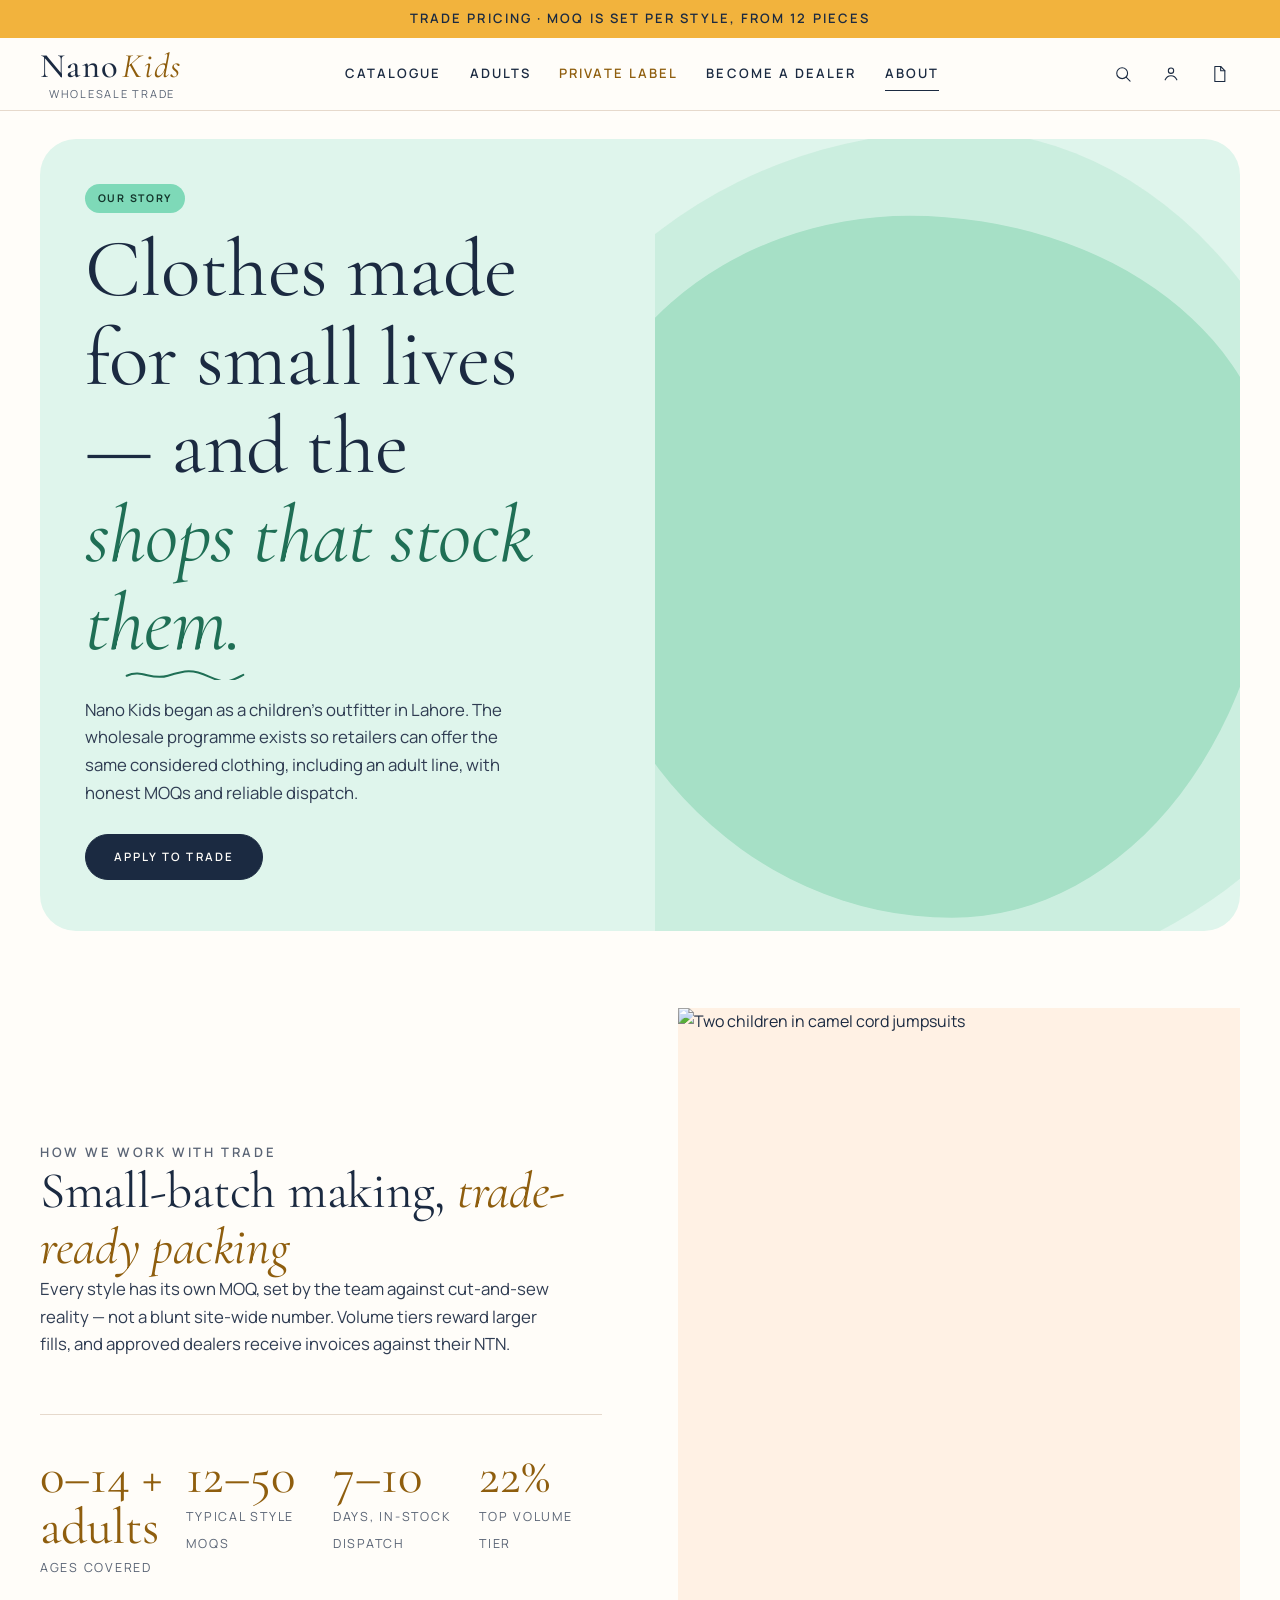
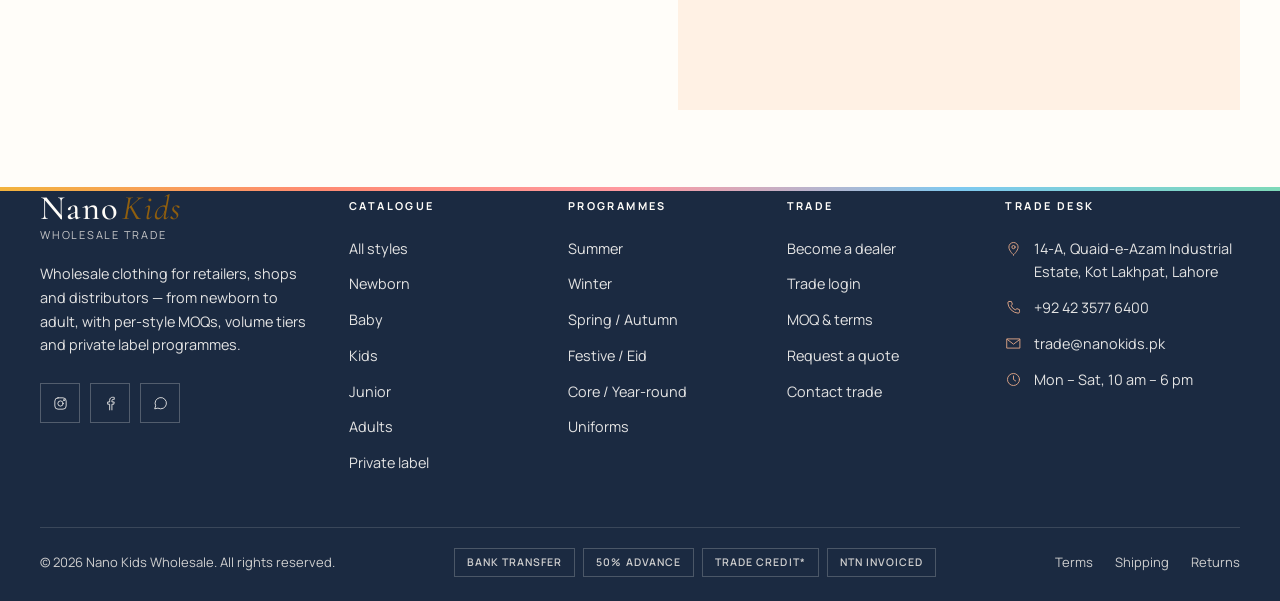
==== about.html @ cd0f7547 "Nano Kids Wholesale static UI" ====
<!DOCTYPE html>
<html lang="en">
<head>
<meta charset="utf-8">
<meta name="viewport" content="width=device-width, initial-scale=1">
<title>About — Nano Kids Wholesale</title>
<meta name="description" content="The Nano Kids wholesale programme: considered clothing for shops, from newborn to adult.">
<link rel="preconnect" href="https://fonts.googleapis.com">
<link rel="preconnect" href="https://fonts.gstatic.com" crossorigin>
<link href="https://fonts.googleapis.com/css2?family=Cormorant+Garamond:ital,wght@0,400;0,500;0,600;1,400;1,500&family=Manrope:wght@400;500;600;700&display=swap" rel="stylesheet">
<link rel="icon" href="favicon.svg" type="image/svg+xml">
<link rel="icon" href="favicon.ico" sizes="32x32">
<link rel="stylesheet" href="css/style.css">
</head>
<body data-page="about">
<main id="main">

  <section class="about-hero">
    <div class="wrap">
      <div class="about-banner-panel promo-banner--mint">
        <div class="promo-banner-copy" data-reveal>
          <span class="hero-pill">Our story</span>
          <h1>Clothes made for small lives — and the <em>shops that stock them.<svg class="squiggle" viewBox="0 0 140 14" fill="none" aria-hidden="true"><path d="M2 9c18-8 28 6 48 0s28-8 48 1 22 7 40-2" stroke="currentColor" stroke-width="2.4" stroke-linecap="round"/></svg></em></h1>
          <p class="lead">Nano Kids began as a children’s outfitter in Lahore. The wholesale programme exists so retailers can offer the same considered clothing, including an adult line, with honest MOQs and reliable dispatch.</p>
          <a class="btn btn--pill" href="apply.html">Apply to trade</a>
        </div>
        <div class="about-banner about-banner--studio promo-banner-media" data-reveal="fade">
          <div class="hero-blob" aria-hidden="true"></div>
          <div class="hero-photo"><img src="https://images.pexels.com/photos/14571367/pexels-photo-14571367.jpeg?auto=compress&amp;cs=tinysrgb&amp;w=2000" alt="Three children in white tees and grey joggers, white studio"></div>
        </div>
      </div>
    </div>
  </section>
  <section class="section">
    <div class="wrap split">
      <div data-reveal>
        <span class="eyebrow">How we work with trade</span>
        <h2>Small-batch making, <em>trade-ready packing</em></h2>
        <p class="lead">Every style has its own MOQ, set by the team against cut-and-sew reality — not a blunt site-wide number. Volume tiers reward larger fills, and approved dealers receive invoices against their NTN.</p>
        <div class="stats"><div><b>0–14 + adults</b><span>Ages covered</span></div><div><b>12–50</b><span>Typical style MOQs</span></div><div><b>7–10</b><span>Days, in-stock dispatch</span></div><div><b>22%</b><span>Top volume tier</span></div></div>
      </div>
      <div class="split-img" data-reveal="fade"><img src="https://images.pexels.com/photos/6725093/pexels-photo-6725093.jpeg?auto=compress&amp;cs=tinysrgb&amp;w=1200" alt="Two children in camel cord jumpsuits"></div>
    </div>
  </section>

</main>
<script src="js/data.js"></script>
<script src="js/main.js"></script>
</body>
</html>
---- css/style.css ----
/* ==========================================================================
   NANO KIDS — Design system & shared styles
   Palette: ivory / ink / terracotta, plus muted kid-friendly pastels.
   Type: Cormorant Garamond + Manrope.
   Sections: 01 Tokens · 02 Base · 03 Layout · 04 Buttons/Forms · 05 Header
             06 Home sections · 07 Product card · 08 Shop · 09 Product page
             10 Customize · 11 Cart/Checkout · 12 Drawers/Modals · 13 Footer
             14 Utilities/Animation · 15 Responsive
   ========================================================================== */

/* 01 — TOKENS ------------------------------------------------------------ */
:root {
  --ivory: #FFFDF9;
  --paper: #FFF9F3;
  --sand: #FFF1E4;
  --stone: #E8DFD4;
  --line: #E6D9CC;
  --ink: #1B2A41;
  --ink-2: #2F3C52;
  --muted: #5A6475;
  --accent: #F2B33D;       /* sunny mustard — cheerful highlight */
  --accent-dark: #D9961F;
  --accent-text: #8F5E0E;  /* WCAG AA gold on ivory / pastels */
  --accent-tint: #FFF0C9;
  --ok: #3BAF8A;

  /* cheerful, warm, playful pastels — tasteful, never neon */
  --sun: #F2B33D;
  --sun-tint: #FFF3C9;
  --mint: #7ED9B8;
  --mint-tint: #E3F8F0;
  --sky: #7EC9F0;
  --sky-tint: #E3F4FC;
  --blush: #FF9AA2;
  --blush-tint: #FFE8EA;
  --coral: #FF8B73;
  --coral-tint: #FFE6DF;

  --serif: "Cormorant Garamond", "Playfair Display", Georgia, serif;
  --sans: "Manrope", "Inter", system-ui, -apple-system, "Segoe UI", sans-serif;

  --wrap: 1360px;
  --gutter: clamp(16px, 3.2vw, 40px);
  --ease: cubic-bezier(.22, .61, .36, 1);
  --header-h: 72px;
  --announce-h: 38px;
  --chrome-h: calc(var(--announce-h) + var(--header-h));
}

/* 02 — BASE -------------------------------------------------------------- */
*, *::before, *::after { box-sizing: border-box; }
html { scroll-behavior: smooth; -webkit-text-size-adjust: 100%; }
body {
  margin: 0; background: var(--ivory); color: var(--ink); overflow-x: hidden;
  font-family: var(--sans); font-size: 16px; line-height: 1.65; font-weight: 400;
  -webkit-font-smoothing: antialiased; text-rendering: optimizeLegibility;
}
body.no-scroll { overflow: hidden; }
img, svg { display: block; max-width: 100%; }
img { height: auto; }
a { color: inherit; text-decoration: none; }
button { font: inherit; color: inherit; background: none; border: 0; padding: 0; cursor: pointer; }
ul { list-style: none; margin: 0; padding: 0; }
h1, h2, h3, h4 { font-family: var(--serif); font-weight: 400; line-height: 1.08; margin: 0; letter-spacing: -.005em; }
h1 { font-size: clamp(3rem, 6.4vw, 6rem); }
h2 { font-size: clamp(2.2rem, 4vw, 3.5rem); }
h3 { font-size: clamp(1.4rem, 2vw, 1.75rem); }
h1 em, h2 em, h3 em { font-style: italic; color: var(--accent-text); }
p { margin: 0 0 1em; }
::selection { background: var(--accent-tint); }
:focus-visible { outline: 1.5px solid var(--accent); outline-offset: 3px; }
.eyebrow { font-size: 13px; letter-spacing: .2em; text-transform: uppercase; font-weight: 600; color: var(--muted); }
.lead { font-size: 1.05rem; color: var(--ink-2); max-width: 52ch; }
.serif { font-family: var(--serif); }
.muted { color: var(--muted); }

/* 03 — LAYOUT ------------------------------------------------------------ */
.wrap { width: 100%; max-width: calc(var(--wrap) + var(--gutter) * 2); margin: 0 auto; padding: 0 var(--gutter); }
.section { padding: clamp(48px, 6vw, 88px) 0; }
.section--tight { padding: clamp(32px, 4vw, 56px) 0; }
.section--sand { background: var(--sand); }
.section--paper { background: var(--paper); }
.section--ink { background: var(--ink); color: var(--ivory); }
.section--sun { background: var(--sun-tint); }
.section--mint { background: var(--mint-tint); }
.section--sky { background: var(--sky-tint); }
.section--blush { background: var(--blush-tint); }
.section--coral { background: var(--coral-tint); }
.section { position: relative; }
.section-head { display: flex; align-items: flex-end; justify-content: space-between; gap: 20px; margin-bottom: clamp(20px, 3vw, 36px); }
.section-head .eyebrow { display: block; margin-bottom: 8px; }
.section-head--center { flex-direction: column; align-items: center; text-align: center; }
.hairline { border: 0; border-top: 1px solid var(--line); margin: 0; }
.grid { display: grid; gap: clamp(16px, 2vw, 28px); }

/* 04 — BUTTONS / LINKS / FORMS ------------------------------------------ */
.btn {
  position: relative; display: inline-flex; align-items: center; justify-content: center; gap: 10px;
  padding: 16px 32px; border: 1px solid var(--ink); background: var(--ink); color: var(--ivory);
  font-size: .72rem; font-weight: 600; letter-spacing: .18em; text-transform: uppercase; line-height: 1;
  overflow: hidden; isolation: isolate; transition: color .4s var(--ease), border-color .4s var(--ease);
}
.btn::before { content: ""; position: absolute; inset: 0; background: var(--accent); transform: translateY(101%); transition: transform .45s var(--ease); z-index: -1; }
.btn:hover::before { transform: translateY(0); }
.btn:hover { border-color: var(--accent); }
.btn--ghost { background: transparent; color: var(--ink); }
.btn--ghost::before { background: var(--ink); }
.btn--ghost:hover { color: var(--ivory); border-color: var(--ink); }
.btn--light { background: var(--ivory); color: var(--ink); border-color: var(--ivory); }
.btn--light::before { background: var(--accent); }
.btn--light:hover { color: #fff; border-color: var(--accent); }
.btn--outline-light { background: transparent; color: var(--ivory); border-color: rgba(247,243,238,.55); }
.btn--outline-light::before { background: var(--ivory); }
.btn--outline-light:hover { color: var(--ink); border-color: var(--ivory); }
.btn--block { width: 100%; }
.btn--sm { padding: 12px 20px; }
.btn[disabled] { opacity: .45; pointer-events: none; }
.btn--pill { border-radius: 999px; padding: 16px 28px; }
.hero-cta .btn--pill, .promo-banner-copy .btn--pill, .page-banner-copy .btn--pill, .news-form .btn--pill, .diy-copy .btn--pill, .about-hero .btn--pill { border-radius: 999px; }

.link { position: relative; display: inline-block; font-size: .72rem; font-weight: 600; letter-spacing: .18em; text-transform: uppercase; padding-bottom: 5px; }
.link::after { content: ""; position: absolute; left: 0; bottom: 0; width: 100%; height: 1px; background: currentColor; transform-origin: right; transition: transform .5s var(--ease); }
.link:hover::after { transform: scaleX(0); transform-origin: right; animation: underlineIn .5s .25s var(--ease) forwards; }
@keyframes underlineIn { from { transform: scaleX(0); transform-origin: left; } to { transform: scaleX(1); transform-origin: left; } }
.link .ico { display: inline-block; vertical-align: -3px; margin-left: 6px; transition: transform .4s var(--ease); }
.link:hover .ico { transform: translateX(4px); }

.ico { width: 20px; height: 20px; stroke: currentColor; fill: none; stroke-width: 1.3; stroke-linecap: round; stroke-linejoin: round; }

label.field-label, .field > label, .field > span { display: block; font-size: 13px; letter-spacing: .14em; text-transform: uppercase; font-weight: 600; color: var(--ink-2); margin-bottom: 8px; }
input[type=text], input[type=email], input[type=tel], input[type=search], input[type=number], input[type=password], select, textarea {
  width: 100%; padding: 14px 16px; background: var(--paper); border: 1px solid var(--line); border-radius: 0;
  font: inherit; font-size: .92rem; color: var(--ink); transition: border-color .3s, background .3s; appearance: none; -webkit-appearance: none;
}
select { background-image: url("data:image/svg+xml,%3Csvg xmlns='http://www.w3.org/2000/svg' width='12' height='8' viewBox='0 0 12 8' fill='none' stroke='%231F1D1A' stroke-width='1.2'%3E%3Cpath d='M1 1.5l5 5 5-5'/%3E%3C/svg%3E"); background-repeat: no-repeat; background-position: right 16px center; padding-right: 40px; }
textarea { min-height: 130px; resize: vertical; }
input:focus, select:focus, textarea:focus { outline: none; border-color: var(--ink); background: #fff; }
::placeholder { color: var(--muted); opacity: 1; }
::placeholder { color: #A59E93; }
.field { margin-bottom: 18px; }
.field-row { display: grid; grid-template-columns: 1fr 1fr; gap: 16px; }
.form-success { display: none; padding: 28px; border: 1px solid var(--line); background: var(--paper); text-align: center; }
.form-success.show { display: block; animation: fadeUp .6s var(--ease); }
.form-success h3 { margin-bottom: 8px; }
.form-success .ico { margin: 0 auto 14px; width: 34px; height: 34px; color: var(--accent); }

/* custom checkbox / radio */
.check { position: relative; display: flex; align-items: center; gap: 10px; cursor: pointer; font-size: .88rem; color: var(--ink-2); line-height: 1.3; }
.check input { position: absolute; opacity: 0; pointer-events: none; }
.check .box { flex: none; width: 16px; height: 16px; border: 1px solid #A59E93; background: var(--paper); display: grid; place-items: center; transition: .25s; }
.check .box::after { content: ""; width: 8px; height: 8px; background: var(--ink); transform: scale(0); transition: transform .25s var(--ease); }
.check input:checked + .box { border-color: var(--ink); }
.check input:checked + .box::after { transform: scale(1); }
.check input:focus-visible + .box { outline: 1.5px solid var(--accent); outline-offset: 2px; }
.check .count { margin-left: auto; font-size: .75rem; color: var(--muted); }
.check:hover { color: var(--ink); }
.radio .box { border-radius: 50%; }
.radio .box::after { border-radius: 50%; }

/* chips (sizes etc.) */
.chips { display: flex; flex-wrap: wrap; gap: 8px; }
.chip { min-width: 52px; padding: 10px 14px; border: 1px solid var(--line); background: transparent; font-size: .8rem; text-align: center; transition: .25s; position: relative; }
.chip:hover { border-color: var(--ink); }
.chip.is-on { background: var(--ink); color: var(--ivory); border-color: var(--ink); }
.chip.is-off { color: #B5AEA2; text-decoration: line-through; pointer-events: none; }
.swatches { display: flex; flex-wrap: wrap; gap: 10px; }
.swatch { width: 26px; height: 26px; border-radius: 50%; background: var(--c); box-shadow: inset 0 0 0 1px rgba(0,0,0,.14); position: relative; transition: transform .25s; }
.swatch::after { content: ""; position: absolute; inset: -5px; border: 1px solid transparent; border-radius: 50%; transition: border-color .25s; }
.swatch:hover { transform: scale(1.08); }
.swatch.is-on::after { border-color: var(--ink); }
.swatch--lg { width: 34px; height: 34px; }

/* 05 — HEADER ------------------------------------------------------------ */
.site-chrome { position: sticky; top: 0; z-index: 80; background: var(--ivory); isolation: isolate; }
.site-chrome.is-scrolled { box-shadow: 0 8px 28px -16px rgba(27,42,65,.4); }
.announce { background: var(--sun); color: var(--ink); font-size: 13px; letter-spacing: .16em; text-transform: uppercase; font-weight: 600; height: var(--announce-h); position: relative; overflow: hidden; z-index: 2; }
.announce-msg { position: absolute; inset: 0; display: flex; align-items: center; justify-content: center; opacity: 0; transform: translateY(8px); transition: opacity .6s, transform .6s var(--ease); text-align: center; padding: 0 16px; white-space: nowrap; }
.announce-msg.is-on { opacity: 1; transform: none; }
.announce a { border-bottom: 1px solid rgba(27,42,65,.45); margin-left: 10px; }
.site-header { position: relative; z-index: 3; background: var(--ivory); border-bottom: 1px solid var(--line); }
.header-inner { height: var(--header-h); display: grid; grid-template-columns: auto 1fr auto; align-items: center; gap: clamp(20px, 3vw, 56px); }
.header-inner .logo { grid-column: 1; grid-row: 1; }
.header-inner .main-nav { grid-column: 2; grid-row: 1; justify-content: center; }
.header-inner .header-actions { grid-column: 3; grid-row: 1; }
.main-nav { display: flex; gap: clamp(18px, 2.2vw, 36px); align-items: center; height: 100%; }
.main-nav > li { height: 100%; display: flex; align-items: center; }
.main-nav a, .main-nav button { white-space: nowrap; font-size: 13px; letter-spacing: .16em; text-transform: uppercase; font-weight: 600; position: relative; padding: 8px 0; }
.main-nav a::after, .main-nav button::after { content: ""; position: absolute; left: 0; bottom: 2px; height: 1px; width: 100%; background: var(--ink); transform: scaleX(0); transform-origin: left; transition: transform .4s var(--ease); }
.main-nav a:hover::after, .main-nav button:hover::after, .main-nav a.is-active::after { transform: scaleX(1); }
.main-nav .nav-accent { color: var(--accent-text); }
.main-nav .nav-accent::after { background: var(--accent-text); }
.logo { text-align: center; line-height: 1; display: inline-flex; flex-direction: column; align-items: center; }
.logo-word { font-family: var(--serif); font-size: 2.15rem; font-weight: 500; letter-spacing: .04em; }
.logo-word i { font-weight: 400; color: var(--accent-text); margin-left: .08em; }
.logo-sub { font-size: 11px; letter-spacing: .22em; text-transform: uppercase; color: var(--muted); margin-top: 4px; padding-left: .2em; }
.header-actions { display: flex; justify-content: flex-end; align-items: center; gap: 6px; }
.icon-btn { position: relative; width: 42px; height: 42px; display: grid; place-items: center; transition: color .25s, transform .25s; }
.icon-btn:hover { color: var(--accent); }
.icon-btn .badge { position: absolute; top: 4px; right: 2px; min-width: 17px; height: 17px; padding: 0 4px; border-radius: 9px; background: var(--accent); color: var(--ink); font-size: 11px; font-weight: 700; display: grid; place-items: center; line-height: 1; transform: scale(0); transition: transform .35s var(--ease); }
.icon-btn .badge.has { transform: scale(1); }
.icon-btn .badge.bump { animation: bump .5s var(--ease); }
@keyframes bump { 40% { transform: scale(1.4); } }
.menu-toggle { display: none; grid-column: 1; grid-row: 1; }

/* mega menu */
.has-mega { position: static; }
.mega { position: absolute; left: 0; right: 0; top: 100%; background: var(--ivory); border-bottom: 1px solid var(--line); opacity: 0; visibility: hidden; transform: translateY(-6px); transition: .28s var(--ease); box-shadow: 0 18px 32px -20px rgba(27,42,65,.28); z-index: 5; }
.has-mega:hover .mega, .has-mega:focus-within .mega { opacity: 1; visibility: visible; transform: none; }
.mega-inner { display: grid; grid-template-columns: repeat(4, minmax(0, 1fr)); gap: 8px 28px; padding: 18px var(--gutter) 14px; max-width: calc(var(--wrap) + var(--gutter) * 2); margin: 0 auto; max-height: min(360px, calc(100vh - var(--chrome-h) - 48px)); overflow: auto; }
.mega h4 { font-family: var(--sans); font-size: 13px; letter-spacing: .16em; text-transform: uppercase; font-weight: 700; color: var(--ink-2); margin: 0 0 8px; }
.mega li { margin-bottom: 0; }
.mega li a { font-family: var(--serif); font-size: 1.05rem; display: block; letter-spacing: 0; text-transform: none; font-weight: 400; line-height: 1.2; padding: 5px 0; }
.mega li a::after { display: none; }
.mega li a:hover { color: var(--accent-text); }
.mega li a small { font-family: var(--sans); font-size: 12px; color: var(--muted); margin-left: 6px; font-style: normal; }
.mega-foot { padding: 0 var(--gutter) 16px; max-width: calc(var(--wrap) + var(--gutter) * 2); margin: 0 auto; }
.mega-cta { display: inline-flex; align-items: center; gap: 8px; font-size: 13px; letter-spacing: .14em; text-transform: uppercase; font-weight: 700; color: var(--accent-text); padding-top: 4px; border-top: 1px solid var(--line); width: 100%; padding-top: 12px; }
.mega-cta:hover { color: var(--ink); }
.mega-feature { position: relative; display: none; aspect-ratio: 16/10; overflow: hidden; max-height: 160px; }
.mega-feature img { width: 100%; height: 100%; object-fit: cover; transition: transform 1.2s var(--ease); }
.mega-feature:hover img { transform: scale(1.05); }
.mega-feature span { position: absolute; left: 18px; bottom: 16px; background: var(--ivory); padding: 8px 14px; font-size: .68rem; letter-spacing: .18em; text-transform: uppercase; font-weight: 600; }

/* search overlay */
.search-overlay { position: fixed; inset: 0; z-index: 90; background: var(--ivory); transform: translateY(-100%); transition: transform .6s var(--ease); overflow-y: auto; }
.search-overlay.open { transform: none; }
.search-top { display: flex; align-items: center; gap: 20px; padding: 32px var(--gutter); max-width: 1100px; margin: 0 auto; }
.search-top input { border: 0; border-bottom: 1px solid var(--ink); background: transparent; font-family: var(--serif); font-size: clamp(1.8rem, 4vw, 3rem); padding: 10px 0; }
.search-top input:focus { background: transparent; }
.search-body { max-width: 1100px; margin: 0 auto; padding: 8px var(--gutter) 60px; }
.search-hints { display: flex; flex-wrap: wrap; gap: 10px; margin: 8px 0 36px; }
.search-hints a { padding: 8px 16px; border: 1px solid var(--line); font-size: .8rem; transition: .25s; }
.search-hints a:hover { background: var(--ink); color: var(--ivory); border-color: var(--ink); }
.search-results { display: grid; grid-template-columns: repeat(4, 1fr); gap: 20px; }
.search-item img { aspect-ratio: 4/5; object-fit: cover; width: 100%; background: var(--sand); }
.search-item h5 { font-family: var(--serif); font-size: 1.1rem; font-weight: 500; margin: 10px 0 2px; }
.search-item span { font-size: .85rem; color: var(--muted); }

/* mobile menu */
.mobile-menu { position: fixed; top: 0; left: 0; bottom: 0; width: min(92vw, 420px); z-index: 100; background: var(--ivory); transform: translateX(-102%); transition: transform .55s var(--ease); display: flex; flex-direction: column; overflow-y: auto; }
.mobile-menu.open { transform: none; }
.mm-top { display: flex; align-items: center; justify-content: space-between; padding: 18px 22px; border-bottom: 1px solid var(--line); }
.mm-list { padding: 8px 22px 30px; flex: 1; }
.mm-list > li { border-bottom: 1px solid var(--line); }
.mm-list > li > a, .mm-acc-btn { display: flex; justify-content: space-between; align-items: center; width: 100%; padding: 20px 0; font-family: var(--serif); font-size: 1.7rem; }
.mm-acc-btn .ico { transition: transform .35s var(--ease); }
.mm-acc-btn[aria-expanded=true] .ico { transform: rotate(45deg); }
.mm-sub { max-height: 0; overflow: hidden; transition: max-height .5s var(--ease); }
.mm-sub-inner { padding: 0 0 20px 4px; }
.mm-sub h5 { font-family: var(--sans); font-size: .64rem; letter-spacing: .22em; text-transform: uppercase; color: var(--muted); margin: 14px 0 8px; font-weight: 700; }
.mm-sub a { display: inline-block; margin: 0 16px 8px 0; font-size: .95rem; }
.mm-foot { padding: 20px 22px 28px; border-top: 1px solid var(--line); font-size: .85rem; color: var(--muted); }
.scrim { position: fixed; inset: 0; z-index: 85; background: rgba(31,29,26,.45); opacity: 0; visibility: hidden; transition: .45s; }
.scrim.show { opacity: 1; visibility: visible; }

/* 06 — HOME -------------------------------------------------------------- */
/* Campaign hero — colored panels, integrated photos, brand typography */
.hero-slider { position: relative; width: 100%; background: var(--ivory); color: var(--ink); padding: 12px var(--gutter) 0; overflow: hidden; }
.hero-stage { position: relative; border-radius: 36px; overflow: hidden; height: calc(100vh - var(--header-h) - 52px); min-height: 600px; max-height: 820px; }
.hero-slides { position: relative; display: grid; height: 100%; }
.hero-slide {
  grid-area: 1 / 1;
  position: relative;
  height: 100%;
  opacity: 0; visibility: hidden;
  transition: opacity 1.1s var(--ease), visibility 1.1s var(--ease);
  z-index: 1;
  background: var(--slide-tint, var(--blush-tint));
  color: var(--ink);
}
.hero-slide.is-on { opacity: 1; visibility: visible; z-index: 2; }

.hero-slide--blush { --slide-tint: #FDE7E9; --slide-blob: #F5C2C8; --slide-pill-bg: #FF9AA2; --slide-pill-fg: #4A2024; --slide-em: #B03A44; --squiggle: #B03A44; }
.hero-slide--sky   { --slide-tint: #E2EEF5; --slide-blob: #B7D4E8; --slide-pill-bg: #7EC9F0; --slide-pill-fg: #14344A; --slide-em: #1E5A7A; --squiggle: #1E5A7A; }
.hero-slide--butter{ --slide-tint: #FFF3C9; --slide-blob: #F0D36A; --slide-pill-bg: #F2B33D; --slide-pill-fg: #3A2A08; --slide-em: #8F5E0E; --squiggle: #8F5E0E; }
.hero-slide--mint  { --slide-tint: #DFF5EC; --slide-blob: #A5E0C6; --slide-pill-bg: #7ED9B8; --slide-pill-fg: #14362C; --slide-em: #1F6F55; --squiggle: #1F6F55; }

.hero-slide-inner {
  display: grid;
  grid-template-columns: minmax(280px, 0.92fr) 1.18fr;
  align-items: stretch;
  height: 100%;
  position: relative;
  z-index: 1;
}
.hero-slide-copy {
  position: relative;
  z-index: 2;
  display: flex;
  flex-direction: column;
  justify-content: flex-start;
  align-items: flex-start;
  text-align: left;
  padding: 28px clamp(22px, 3.5vw, 48px) 56px;
  max-width: none;
}
.hero-pill {
  display: inline-flex;
  align-items: center;
  padding: 6px 13px;
  border-radius: 999px;
  background: var(--slide-pill-bg, var(--accent));
  color: var(--slide-pill-fg, var(--ink));
  font-size: .66rem;
  font-weight: 700;
  letter-spacing: .16em;
  text-transform: uppercase;
  margin-bottom: 12px;
}
.hero-slide-copy h1 {
  font-size: clamp(2.5rem, 5.2vw, 4.8rem);
  margin: 0 0 10px;
  color: var(--ink);
  max-width: 12ch;
  line-height: 1.04;
}
.hero-slide-copy h1 em,
.promo-banner-copy h2 em,
.page-banner-copy h1 em,
.news-panel h2 em,
.about-hero h1 em {
  color: var(--slide-em, var(--coral));
  position: relative;
  font-style: italic;
  display: inline;
}
.squiggle {
  display: block;
  width: min(100%, 200px);
  height: 12px;
  margin-top: 0;
  color: var(--squiggle, var(--coral));
}
.hero-slide-copy .lead { color: var(--ink-2); margin: 0 0 10px; max-width: 38ch; font-size: 1.02rem; }
.hero-offer { margin: 0 0 18px; font-size: .95rem; color: var(--ink); }
.hero-offer b { font-weight: 700; }
.hero-cta { display: flex; flex-wrap: wrap; gap: 12px; }
.hero-cta .btn--pill { padding: 14px 24px; }

.hero-slide-media {
  position: relative;
  overflow: hidden;
  background: transparent;
}
.hero-blob {
  position: absolute;
  width: min(120%, 740px);
  aspect-ratio: 1;
  top: 54%;
  left: 46%;
  transform: translate(-50%, -50%);
  background: var(--slide-blob, var(--blush));
  border-radius: 48% 52% 46% 54% / 42% 40% 60% 58%;
  z-index: 0;
  pointer-events: none;
}
.hero-blob::after {
  content: "";
  position: absolute;
  inset: -12%;
  background: var(--slide-blob, var(--blush));
  opacity: .35;
  border-radius: 54% 46% 58% 42% / 50% 60% 40% 50%;
}
.hero-photo {
  position: relative;
  z-index: 1;
  width: 100%;
  height: 100%;
  display: grid;
  place-items: end center;
  -webkit-mask-image:
    linear-gradient(90deg, transparent 0%, #000 18%, #000 100%),
    radial-gradient(ellipse 86% 98% at 58% 58%, #000 50%, rgba(0,0,0,.55) 70%, transparent 86%);
  mask-image:
    linear-gradient(90deg, transparent 0%, #000 18%, #000 100%),
    radial-gradient(ellipse 86% 98% at 58% 58%, #000 50%, rgba(0,0,0,.55) 70%, transparent 86%);
  -webkit-mask-composite: source-in;
  mask-composite: intersect;
}
.hero-slide-media { min-height: 0; }
.hero-photo img {
  width: auto;
  max-width: 100%;
  height: 100%;
  max-height: 100%;
  object-fit: contain;
  object-position: 50% 100%;
  transform: scale(1.04);
  transform-origin: center bottom;
  will-change: transform;
}
.hero-slide.is-on .hero-photo img { animation: kenburns 6.8s ease-out forwards; }
@keyframes kenburns { from { transform: scale(1.02); } to { transform: scale(1.07); } }

.hero-deco { position: absolute; inset: 0; z-index: 2; pointer-events: none; }
.deco { position: absolute; width: 32px; height: 32px; color: var(--sun); filter: drop-shadow(0 4px 8px rgba(27,42,65,.08)); }
.deco-star { width: 30px; height: 30px; }
.deco-spark { width: 26px; height: 26px; }
.deco-cloud { width: 64px; height: 36px; opacity: .95; }
.deco-rainbow { width: 86px; height: 42px; }

/* staggered entrance */
.hero-slide-copy .hero-pill,
.hero-slide-copy h1,
.hero-slide-copy .lead,
.hero-slide-copy .hero-offer,
.hero-slide-copy .hero-cta { opacity: 0; transform: translateY(22px); }
.hero-slide.is-on .hero-pill { animation: heroIn .8s .1s var(--ease) forwards; }
.hero-slide.is-on h1 { animation: heroIn .9s .22s var(--ease) forwards; }
.hero-slide.is-on .lead { animation: heroIn .9s .36s var(--ease) forwards; }
.hero-slide.is-on .hero-offer { animation: heroIn .9s .44s var(--ease) forwards; }
.hero-slide.is-on .hero-cta { animation: heroIn .9s .54s var(--ease) forwards; }
@keyframes heroIn { from { opacity: 0; transform: translateY(22px); } to { opacity: 1; transform: none; } }

.hero-arrow {
  position: absolute; top: 50%; transform: translateY(-50%); z-index: 4;
  width: 52px; height: 52px; border-radius: 50%;
  border: 1px solid rgba(27,42,65,.16);
  color: var(--ink);
  display: grid; place-items: center;
  background: rgba(255,253,249,.92);
  box-shadow: 0 8px 24px -12px rgba(27,42,65,.35);
  transition: background .35s var(--ease), border-color .35s, color .35s, transform .35s var(--ease);
}
.hero-arrow svg { width: 22px; height: 22px; display: block; }
.hero-arrow:hover { background: var(--ink); color: var(--ivory); border-color: var(--ink); }
.hero-arrow--prev { left: calc(44% + 10px); }
.hero-arrow--next { right: 18px; }
.hero-nav {
  position: absolute; left: 0; right: auto; width: 44%; bottom: 20px; z-index: 4;
  display: flex; justify-content: flex-start; align-items: center; gap: 14px;
  padding-left: clamp(28px, 4.5vw, 72px);
}
.hero-count { font-family: var(--serif); font-size: 1.15rem; color: var(--ink); letter-spacing: .04em; white-space: nowrap; }
.hero-count b { font-weight: 500; }
.hero-dots { display: flex; gap: 8px; align-items: center; background: rgba(255,253,249,.55); padding: 8px 10px; border-radius: 999px; }
.hero-dot { width: 8px; height: 8px; border-radius: 99px; background: rgba(27,42,65,.22); padding: 0; position: relative; overflow: hidden; transition: width .4s var(--ease), background .3s; }
.hero-dot.is-on { width: 32px; background: rgba(27,42,65,.18); }
.hero-dot i { position: absolute; inset: 0 auto 0 0; width: 0; height: 100%; background: var(--ink); border-radius: 99px; }
.hero-dot.is-on i { animation: heroProgress 6s linear forwards; }
@keyframes heroProgress { from { width: 0; } to { width: 100%; } }
.hero-slider.is-paused .hero-dot.is-on i { animation-play-state: paused; }

/* promo tiles under the hero */
.promo-row { padding: 22px 0 8px; background: var(--ivory); }
.promo-grid { display: grid; grid-template-columns: repeat(3, 1fr); gap: clamp(12px, 1.6vw, 20px); }
.promo-tile {
  position: relative;
  display: block;
  aspect-ratio: 4 / 5;
  border-radius: 28px;
  overflow: hidden;
  background: var(--slide-tint);
  color: var(--ink);
  transition: transform .5s var(--ease);
}
.promo-tile:hover { transform: translateY(-6px); }
.promo-tile--blush { --slide-tint: #FDE7E9; --slide-blob: #F5C2C8; --slide-pill-bg: #FF9AA2; --slide-pill-fg: #4A2024; }
.promo-tile--sky   { --slide-tint: #E2EEF5; --slide-blob: #B7D4E8; --slide-pill-bg: #7EC9F0; --slide-pill-fg: #14344A; }
.promo-tile--mint  { --slide-tint: #DFF5EC; --slide-blob: #A5E0C6; --slide-pill-bg: #7ED9B8; --slide-pill-fg: #14362C; }
.promo-tile .hero-blob { width: 86%; }
.promo-tile .hero-photo { position: absolute; inset: 18% 4% 0; height: auto; }
.promo-copy { position: absolute; z-index: 3; top: 20px; left: 20px; right: 20px; }
.promo-copy .hero-pill { margin-bottom: 8px; }
.promo-copy h3 { font-size: clamp(1.45rem, 2vw, 1.9rem); }

/* mid-page promo banners (editorial, about, shop) */
.promo-banner, .page-banner-panel, .about-banner-panel {
  display: grid;
  grid-template-columns: 1.05fr 1fr;
  align-items: stretch;
  min-height: min(62vh, 620px);
  border-radius: 36px;
  overflow: hidden;
  background: var(--slide-tint, var(--sun-tint));
  color: var(--ink);
  position: relative;
}
.promo-banner--butter, .page-banner--sand .page-banner-panel { --slide-tint: #FFF3C9; --slide-blob: #F0D36A; --slide-pill-bg: #F2B33D; --slide-pill-fg: #3A2A08; --slide-em: #8F5E0E; --squiggle: #8F5E0E; }
.promo-banner--mint, .about-banner-panel { --slide-tint: #DFF5EC; --slide-blob: #A5E0C6; --slide-pill-bg: #7ED9B8; --slide-pill-fg: #14362C; --slide-em: #1F6F55; --squiggle: #1F6F55; }
.promo-banner--sky { --slide-tint: #E2EEF5; --slide-blob: #B7D4E8; --slide-pill-bg: #7EC9F0; --slide-pill-fg: #14344A; --slide-em: #1E5A7A; --squiggle: #1E5A7A; }
.promo-banner-copy, .page-banner-copy {
  display: flex; flex-direction: column; justify-content: center; align-items: flex-start;
  padding: clamp(24px, 3.5vw, 48px);
  padding-bottom: clamp(28px, 4vw, 52px);
  position: relative; z-index: 2;
}
.promo-banner-copy h2, .page-banner-copy h1, .about-hero h1 { margin: 0 0 18px; max-width: 12ch; }
.promo-banner-copy p, .page-banner-copy p { color: var(--ink-2); margin: 0 0 28px; max-width: 42ch; }
.promo-banner-media, .page-banner-media, .about-banner.promo-banner-media {
  position: relative; overflow: hidden; min-height: 320px; background: transparent;
}
.page-banner { position: relative; background: var(--ivory); color: var(--ink); padding: 16px 0 8px; min-height: 0; height: auto; max-height: none; display: block; overflow: visible; }
.page-banner::after { display: none; }
.page-banner-panel { min-height: min(40vh, 400px); }
.page-banner .crumbs { color: var(--muted); margin-bottom: 16px; }
.page-banner .crumbs a:hover { color: var(--ink); }
.page-banner .crumbs span:not(:last-child)::after { color: var(--stone); }

.about-hero { padding: clamp(16px, 3vw, 28px) 0 0; }
.about-hero h1 { max-width: 12ch; margin-bottom: 16px; }
.about-banner { width: 100%; height: 100%; min-height: 280px; overflow: hidden; background: transparent; margin-top: 0; }
.about-banner img, .page-banner-media img, .promo-banner-media img { width: auto; max-width: 100%; height: 100%; object-fit: contain; object-position: 50% 100%; }

/* stats strip under the slider */
.hero-meta-bar { background: var(--ivory); border-bottom: 1px solid var(--line); position: relative; }
.hero-meta-bar::before { content: ""; position: absolute; left: 0; right: 0; top: 0; height: 4px; background: linear-gradient(90deg, var(--sun), var(--coral), var(--blush), var(--sky), var(--mint)); opacity: .85; }
.hero-meta { display: flex; gap: clamp(24px, 5vw, 80px); justify-content: center; padding: 28px var(--gutter); }
.hero-meta b { display: block; font-family: var(--serif); font-size: 2rem; font-weight: 500; line-height: 1; color: var(--accent-text); }
.hero-meta span { font-size: 13px; letter-spacing: .12em; text-transform: uppercase; color: var(--muted); }
.hero-meta > div { min-width: 0; }

.strip { border-top: 1px solid var(--line); border-bottom: 1px solid var(--line); overflow: hidden; background: var(--sun-tint); }
.strip-track { display: flex; width: max-content; animation: marquee 48s linear infinite; }
.strip span { font-family: var(--serif); font-style: italic; font-size: 1.35rem; padding: 18px 34px; white-space: nowrap; display: flex; align-items: center; gap: 68px; }
.strip span::after { content: ""; width: 5px; height: 5px; background: var(--accent); transform: rotate(45deg); }
@keyframes marquee { to { transform: translateX(-50%); } }

/* shop by age */
.age-grid { display: grid; grid-template-columns: repeat(4, 1fr); gap: clamp(12px, 1.6vw, 24px); }
.age-card { position: relative; display: block; aspect-ratio: 3/4.3; overflow: hidden; background: var(--sand); color: #fff; }
.age-card img { position: absolute; inset: 0; width: 100%; height: 100%; object-fit: cover; object-position: 50% 15%; transition: transform 1.4s var(--ease); }
.age-card::after { content: ""; position: absolute; inset: 0; background: linear-gradient(to top, rgba(25,22,18,.62), rgba(25,22,18,0) 52%); }
.age-card { transition: transform .5s var(--ease); }
.age-card:hover { transform: translateY(-6px); }
.age-card:hover img { transform: scale(1.06); }
.age-card .meta { position: absolute; z-index: 2; left: 24px; right: 24px; bottom: 24px; display: flex; align-items: flex-end; justify-content: space-between; }
.age-card .num { display: block; font-size: .68rem; letter-spacing: .22em; text-transform: uppercase; opacity: .85; margin-bottom: 6px; }
.age-card h3 { font-size: 2.1rem; }
.age-card .arrow { width: 44px; height: 44px; border: 1px solid rgba(255,255,255,.6); border-radius: 50%; display: grid; place-items: center; transition: .4s var(--ease); flex: none; }
.age-card:hover .arrow { background: #fff; color: var(--ink); transform: rotate(-45deg); }

/* shop by season */
.season-layout { display: grid; grid-template-columns: .8fr 2.4fr; gap: clamp(28px, 5vw, 80px); align-items: start; }
.season-intro { position: sticky; top: 120px; }
.season-intro h2 { margin: 14px 0 20px; }
.season-grid { display: grid; grid-template-columns: repeat(2, 1fr); gap: clamp(16px, 2vw, 28px); }
.season-card { display: grid; grid-template-columns: 1fr 1.15fr; background: var(--paper); border: 1px solid var(--line); transition: border-color .3s, transform .45s var(--ease), box-shadow .45s var(--ease); }
.season-card:hover { transform: translateY(-3px); box-shadow: 0 16px 28px -22px rgba(31,29,26,.45); }
.season-card--summer { background: var(--sun-tint); }
.season-card--winter { background: var(--sky-tint); }
.season-card--spring { background: var(--mint-tint); }
.season-card--festive { background: var(--blush-tint); }
.season-card:hover { border-color: var(--ink); }
.season-card .ph { overflow: hidden; aspect-ratio: 4/5; background: var(--sand); }
.season-card img { width: 100%; height: 100%; object-fit: cover; object-position: 50% 18%; transition: transform 1.2s var(--ease); }
.season-card:hover img { transform: scale(1.06); }
.season-card .tx { padding: 24px; display: flex; flex-direction: column; justify-content: space-between; }
.season-card .no { font-family: var(--serif); font-style: italic; font-size: 1rem; color: var(--accent); }
.season-card h3 { font-size: 1.8rem; margin: 6px 0 10px; }
.season-card p { font-size: .85rem; color: var(--muted); margin: 0 0 16px; line-height: 1.55; }

/* shop by category — circles */
.cat-row { display: grid; grid-template-columns: repeat(8, 1fr); gap: clamp(10px, 1.6vw, 24px); }
.cat-item { text-align: center; display: block; }
.cat-item .ring { aspect-ratio: 1; border-radius: 50%; overflow: hidden; background: var(--sand); position: relative; margin-bottom: 16px; box-shadow: 0 0 0 8px var(--ring, var(--sand)); transition: box-shadow .4s var(--ease), transform .5s var(--ease); }
.cat-item:hover .ring { transform: translateY(-8px) rotate(-4deg) scale(1.05); }
.cat-item--sun { --ring: var(--sun-tint); }
.cat-item--mint { --ring: var(--mint-tint); }
.cat-item--sky { --ring: var(--sky-tint); }
.cat-item--blush { --ring: var(--blush-tint); }
.cat-item--coral { --ring: var(--coral-tint); }
.cat-item .ring::after { content: ""; position: absolute; inset: 0; border-radius: 50%; border: 1px solid var(--ink); transform: scale(.88); opacity: 0; transition: .5s var(--ease); }
.cat-item:hover .ring::after { opacity: 1; transform: scale(.95); }
.cat-item img { width: 100%; height: 100%; object-fit: cover; object-position: 50% 18%; transition: transform 1s var(--ease); }
.cat-item:hover img { transform: scale(1.1); }
.cat-item span { font-family: var(--serif); font-size: 1.15rem; line-height: 1.2; display: block; }

/* editorial is now .promo-banner */

/* design your own promo */
.diy { display: grid; grid-template-columns: 1fr 1fr; gap: clamp(32px, 6vw, 100px); align-items: center; }
.diy-panel { background: var(--ink); color: var(--ivory); border-radius: 36px; padding: clamp(28px, 5vw, 68px); overflow: hidden; position: relative; }
.diy-visual { position: relative; aspect-ratio: 1/1.05; background: transparent; display: grid; place-items: center; overflow: hidden; }
.diy-visual::before { content: ""; position: absolute; inset: 8%; background: #2A3D58; border-radius: 48% 52% 46% 54% / 42% 40% 60% 58%; border: 0; }
.diy-visual svg { width: min(78%, 420px); filter: drop-shadow(0 28px 22px rgba(60,40,20,.18)); transition: transform 1.2s var(--ease); }
.diy-visual:hover svg { transform: rotate(-2deg) scale(1.02); }
.diy-chip { position: absolute; background: var(--paper); border: 1px solid var(--line); padding: 10px 16px; font-size: .68rem; letter-spacing: .16em; text-transform: uppercase; font-weight: 600; color: var(--ink); display: flex; align-items: center; gap: 10px; }
.diy-chip i { width: 12px; height: 12px; border-radius: 50%; background: var(--c); box-shadow: inset 0 0 0 1px rgba(0,0,0,.2); }
.diy-chip--1 { top: 12%; left: 8%; }
.diy-chip--2 { bottom: 14%; right: 8%; }
.diy-copy h2 { margin: 16px 0 22px; }
.diy-copy h2 em { color: #E1A688; }
.diy-copy .eyebrow { color: rgba(247,243,238,.6); }
.diy-copy .lead { color: rgba(247,243,238,.75); }
.diy-steps { margin: 36px 0 40px; border-top: 1px solid rgba(247,243,238,.18); }
.diy-steps li { display: grid; grid-template-columns: 54px 1fr; gap: 10px; padding: 20px 0; border-bottom: 1px solid rgba(247,243,238,.18); align-items: baseline; }
.diy-steps b { font-family: var(--serif); font-style: italic; font-weight: 400; color: #E1A688; font-size: 1.3rem; }
.diy-steps h4 { font-size: 1.35rem; margin-bottom: 2px; }
.diy-steps p { margin: 0; color: rgba(247,243,238,.65); font-size: .9rem; }

/* values */
.values { display: grid; grid-template-columns: repeat(4, 1fr); border-top: 1px solid var(--line); border-bottom: 1px solid var(--line); }
.value { padding: 40px 32px; border-right: 1px solid var(--line); }
.value:last-child { border-right: 0; }
.value .ico { width: 30px; height: 30px; margin-bottom: 20px; color: var(--accent); stroke-width: 1.1; }
.value h4 { font-size: 1.4rem; margin-bottom: 6px; }
.value p { font-size: .88rem; color: var(--muted); margin: 0; }

/* testimonials */
.testi-grid { display: grid; grid-template-columns: repeat(3, 1fr); gap: clamp(16px, 2.4vw, 36px); }
.testi { padding: 36px 34px; background: var(--paper); border: 1px solid var(--line); display: flex; flex-direction: column; margin: 0; }
.stars { display: flex; gap: 3px; color: var(--accent); margin-bottom: 20px; }
.stars svg { width: 14px; height: 14px; fill: currentColor; stroke: none; }
.testi blockquote { margin: 0 0 28px; font-family: var(--serif); font-size: 1.45rem; line-height: 1.35; flex: 1; }
.testi figcaption { display: flex; align-items: center; gap: 14px; padding-top: 20px; border-top: 1px solid var(--line); }
.avatar { width: 42px; height: 42px; border-radius: 50%; background: var(--sand); display: grid; place-items: center; font-family: var(--serif); font-size: 1.15rem; color: var(--accent); border: 1px solid var(--line); flex: none; }
.testi figcaption b { display: block; font-size: .85rem; font-weight: 600; line-height: 1.2; }
.testi figcaption span { font-size: .75rem; color: var(--muted); }

/* gallery strip */
.insta { display: grid; grid-template-columns: repeat(6, 1fr); gap: 8px; }
.insta a { position: relative; aspect-ratio: 1; overflow: hidden; background: var(--sand); }
.insta img { width: 100%; height: 100%; object-fit: cover; transition: transform 1s var(--ease); }
.insta a::after { content: ""; position: absolute; inset: 0; background: rgba(31,29,26,.35); opacity: 0; transition: .4s; }
.insta a:hover img { transform: scale(1.08); }
.insta a:hover::after { opacity: 1; }

/* newsletter */
.news-panel { position: relative; overflow: hidden; background: var(--sun-tint); border-radius: 36px; padding: clamp(28px, 4vw, 56px); --slide-blob: #F0D36A; --slide-pill-bg: #F2B33D; --slide-pill-fg: #3A2A08; --slide-em: #8F5E0E; --squiggle: #8F5E0E; }
.news-panel > .hero-blob { width: 48%; right: -8%; left: auto; top: 60%; transform: translateY(-50%); opacity: .7; }
.news-inner { display: grid; grid-template-columns: 1fr 1fr; gap: clamp(28px, 6vw, 100px); align-items: center; position: relative; z-index: 1; }
.news-panel h2 { margin: 14px 0 14px; max-width: 14ch; }
.news-panel .lead { margin: 0; }
.news-form { display: flex; align-items: center; gap: 12px; background: #fff; border: 1px solid var(--line); border-radius: 999px; padding: 6px 6px 6px 22px; }
.news-form input { border: 0; background: transparent; padding: 12px 0; font-size: 1rem; flex: 1; min-width: 0; }
.news-form input:focus { background: transparent; outline: 0; }
.news-form .btn { flex: none; }
.news-note { font-size: .78rem; color: var(--muted); margin-top: 14px; }

/* 07 — PRODUCT CARD ------------------------------------------------------ */
.products { display: grid; grid-template-columns: repeat(4, minmax(0, 1fr)); gap: clamp(20px, 2.4vw, 32px) clamp(12px, 1.4vw, 20px); width: 100%; min-width: 0; }
.pcard { position: relative; transition: transform .5s var(--ease); min-width: 0; display: flex; flex-direction: column; height: 100%; }
.pcard:hover { transform: translateY(-4px); }
.products.is-list .pcard:hover { transform: none; }
.pcard-media { position: relative; display: block; aspect-ratio: 4/5; overflow: hidden; background: var(--sand); }
.pcard-media img { position: absolute; inset: 0; width: 100%; height: 100%; object-fit: cover; transition: opacity .7s var(--ease), transform 1.4s var(--ease); }
.pcard-media img.alt { opacity: 0; }
.pcard:hover .pcard-media img.alt { opacity: 1; }
.pcard:hover .pcard-media img { transform: scale(1.03); }
.pcard-tag { position: absolute; z-index: 2; top: 12px; left: 12px; background: var(--paper); color: var(--ink); padding: 5px 10px; font-size: 11px; letter-spacing: .14em; text-transform: uppercase; font-weight: 700; }
.pcard-tag.sale, .pcard-tag.tag-sale { background: var(--coral); color: var(--ink); }
.pcard-tag.tag-new { background: var(--mint); color: var(--ink); }
.pcard-tag.tag-best { background: var(--sun); color: var(--ink); }
.pcard-tag.tag-festive { background: var(--blush); color: var(--ink); }
.pcard-wish { position: absolute; z-index: 3; top: 10px; right: 10px; width: 34px; height: 34px; border-radius: 50%; background: rgba(252,250,247,.88); display: grid; place-items: center; transition: transform .3s var(--ease), background .3s; }
.pcard-wish:hover { background: var(--paper); }
.pcard-wish:hover { transform: scale(1.12); }
.pcard-wish .ico { width: 17px; height: 17px; color: var(--ink); }
.pcard-wish.is-on .ico { fill: var(--accent); stroke: var(--accent); }
.pcard-quick { position: absolute; z-index: 3; left: 12px; right: 12px; bottom: 12px; padding: 13px; background: rgba(252,250,247,.96); font-size: .66rem; letter-spacing: .18em; text-transform: uppercase; font-weight: 700; text-align: center; transform: translateY(calc(100% + 14px)); transition: transform .5s var(--ease), background .3s, color .3s; }
.pcard:hover .pcard-quick { transform: none; }
.pcard-quick:hover { background: var(--ink); color: var(--ivory); }
.pcard-info { padding-top: 16px; display: grid; grid-template-columns: 1fr auto; gap: 2px 14px; }
.pcard-name { font-family: var(--serif); font-size: 1.28rem; line-height: 1.15; font-weight: 500; }
.pcard-name a:hover { color: var(--accent); }
.pcard-cat { font-size: .74rem; color: var(--muted); letter-spacing: .04em; grid-column: 1; }
.pcard-price { font-size: .95rem; font-weight: 600; text-align: right; white-space: nowrap; }
.pcard-price s { color: var(--muted); font-weight: 400; margin-right: 6px; font-size: .82rem; }
.pcard-dots { display: flex; gap: 6px; margin-top: 10px; grid-column: 1 / -1; }
.pcard-dots i { width: 11px; height: 11px; border-radius: 50%; background: var(--c); box-shadow: inset 0 0 0 1px rgba(0,0,0,.16); }
.pcard-desc { display: none; grid-column: 1 / -1; font-size: .88rem; color: var(--muted); margin: 8px 0 0; max-width: 60ch; }
.products.is-list { grid-template-columns: 1fr; gap: 20px; }
.products.is-list .pcard { display: grid; grid-template-columns: 220px 1fr; gap: 28px; padding-bottom: 20px; border-bottom: 1px solid var(--line); }
.products.is-list .pcard-info { padding-top: 6px; align-content: start; }
.products.is-list .pcard-desc { display: block; }
.products.is-list .pcard-quick { display: none; }

/* 08 — SHOP -------------------------------------------------------------- */
.page-hero { padding: clamp(36px, 5vw, 64px) 0 clamp(28px, 4vw, 44px); border-bottom: 1px solid var(--line); }
/* page-banner styles live with campaign banners above */
.crumbs { font-size: 13px; letter-spacing: .12em; text-transform: uppercase; color: var(--muted); margin-bottom: 16px; display: flex; gap: 10px; flex-wrap: wrap; }
.crumbs a:hover { color: var(--ink); }
.crumbs span:not(:last-child)::after { content: "/"; margin-left: 10px; color: var(--stone); }
.page-hero h1 { font-size: clamp(2.8rem, 5.4vw, 5rem); }
.page-hero p { max-width: 56ch; color: var(--ink-2); margin: 16px 0 0; }
.shop-layout { display: grid; grid-template-columns: minmax(200px, 240px) minmax(0, 1fr); gap: clamp(20px, 2.5vw, 36px); padding-block: 24px 64px; align-items: start; }
.shop-main { min-width: 0; }
.filters { position: sticky; top: calc(var(--chrome-h) + 12px); max-height: calc(100vh - var(--chrome-h) - 24px); overflow-y: auto; padding: 4px 14px 12px 0; scrollbar-width: thin; }
.filter-head { display: flex; justify-content: space-between; align-items: baseline; padding-bottom: 16px; border-bottom: 1px solid var(--ink); }
.filter-head h3 { font-size: 1.5rem; }
.filter-group { border-bottom: 1px solid var(--line); }
.fg-btn { width: 100%; display: flex; justify-content: space-between; align-items: center; padding: 18px 0; font-size: .72rem; letter-spacing: .18em; text-transform: uppercase; font-weight: 700; }
.fg-btn .ico { width: 14px; height: 14px; transition: transform .35s var(--ease); }
.fg-btn[aria-expanded=false] .ico { transform: rotate(-90deg); }
.fg-body { overflow: hidden; transition: max-height .45s var(--ease); }
.fg-inner { padding: 0 0 22px; display: grid; gap: 12px; }
.price-inputs { display: grid; grid-template-columns: 1fr auto 1fr; gap: 10px; align-items: center; color: var(--muted); }
.price-inputs input { padding: 10px 12px; font-size: .85rem; }
input[type=range] { -webkit-appearance: none; appearance: none; width: 100%; height: 1px; background: var(--ink); padding: 0; border: 0; margin: 14px 0 6px; }
input[type=range]::-webkit-slider-thumb { -webkit-appearance: none; width: 18px; height: 18px; border-radius: 50%; background: var(--ivory); border: 1px solid var(--ink); cursor: pointer; transition: transform .2s; }
input[type=range]::-webkit-slider-thumb:hover { transform: scale(1.2); }
input[type=range]::-moz-range-thumb { width: 16px; height: 16px; border-radius: 50%; background: var(--ivory); border: 1px solid var(--ink); cursor: pointer; }
.toolbar { display: flex; align-items: center; justify-content: space-between; gap: 16px; padding-bottom: 20px; margin-bottom: 28px; border-bottom: 1px solid var(--line); flex-wrap: wrap; }
.toolbar-left, .toolbar-right { display: flex; align-items: center; gap: 18px; }
.result-count { font-size: .85rem; color: var(--muted); }
.sort-select { width: auto; min-width: 200px; padding: 11px 40px 11px 16px; font-size: .82rem; }
.view-toggle { display: flex; border: 1px solid var(--line); }
.view-toggle button { width: 40px; height: 40px; display: grid; place-items: center; color: var(--muted); transition: .25s; }
.view-toggle button.is-on { background: var(--ink); color: var(--ivory); }
.filter-open { display: none; }
.active-filters { display: flex; flex-wrap: wrap; gap: 8px; margin-bottom: 24px; }
.af-chip { display: inline-flex; align-items: center; gap: 8px; padding: 7px 12px; background: var(--sand); font-size: .76rem; transition: .25s; }
.af-chip:hover { background: var(--ink); color: var(--ivory); }
.af-chip .ico { width: 11px; height: 11px; stroke-width: 1.8; }
.af-clear { font-size: .76rem; text-decoration: underline; text-underline-offset: 3px; padding: 7px 4px; color: var(--muted); }
.empty-state { text-align: center; padding: 80px 20px; border: 1px dashed var(--stone); }
.empty-state h3 { margin-bottom: 8px; }
.load-more { text-align: center; margin-top: 56px; }
.load-more p { font-size: .8rem; color: var(--muted); }
.progress-line { width: 160px; height: 1px; background: var(--line); margin: 0 auto 18px; position: relative; }
.progress-line i { position: absolute; left: 0; top: 0; height: 1px; background: var(--ink); width: var(--p, 0%); transition: width .5s; }
.filter-footer { display: none; }

/* 09 — PRODUCT PAGE ------------------------------------------------------ */
.pdp { display: grid; grid-template-columns: 1.15fr 1fr; gap: clamp(24px, 4vw, 64px); padding-block: 20px 64px; align-items: start; }
.pdp-gallery { display: grid; grid-template-columns: 86px 1fr; gap: 16px; position: sticky; top: calc(var(--chrome-h) + 16px); }
.thumbs { display: grid; gap: 12px; align-content: start; }
.thumb { aspect-ratio: 4/5; overflow: hidden; border: 1px solid transparent; opacity: .6; transition: .3s; background: var(--sand); }
.thumb img { width: 100%; height: 100%; object-fit: cover; }
.thumb.is-on, .thumb:hover { opacity: 1; border-color: var(--ink); }
.pdp-main { position: relative; aspect-ratio: 4/5; overflow: hidden; background: var(--sand); cursor: zoom-in; }
.pdp-main img { width: 100%; height: 100%; object-fit: cover; transition: opacity .4s; }
.pdp-main.zoom img { transform: scale(1.9); transform-origin: var(--zx, 50%) var(--zy, 50%); }
.pdp-main .pcard-tag { top: 16px; left: 16px; }
.pdp-info { padding-top: 6px; }
.pdp-info h1 { font-size: clamp(2.4rem, 4vw, 3.6rem); margin: 14px 0 16px; }
.pdp-price { font-size: 1.35rem; font-weight: 500; display: flex; align-items: baseline; gap: 12px; }
.pdp-price s { font-size: 1rem; color: var(--muted); font-weight: 400; }
.pdp-rating { display: flex; align-items: center; gap: 10px; font-size: .8rem; color: var(--muted); margin-top: 14px; }
.pdp-rating .stars { margin: 0; }
.pdp-desc { color: var(--ink-2); margin: 24px 0 28px; padding-bottom: 28px; border-bottom: 1px solid var(--line); max-width: 56ch; }
.opt { margin-bottom: 26px; }
.opt-head { display: flex; justify-content: space-between; align-items: baseline; margin-bottom: 12px; }
.opt-head .field-label { margin: 0; }
.opt-head .link { font-size: .66rem; }
.opt-head em { font-style: normal; color: var(--muted); font-size: .85rem; letter-spacing: 0; text-transform: none; font-weight: 400; margin-left: 8px; }
.qty { display: inline-flex; align-items: center; border: 1px solid var(--line); height: 50px; }
.qty button { width: 44px; height: 100%; display: grid; place-items: center; transition: background .25s; }
.qty button:hover { background: var(--sand); }
.qty input { width: 46px; text-align: center; border: 0; background: transparent; padding: 0; height: 100%; -moz-appearance: textfield; }
.qty input::-webkit-outer-spin-button, .qty input::-webkit-inner-spin-button { -webkit-appearance: none; }
.buy-row { display: flex; gap: 12px; margin-bottom: 22px; }
.buy-row .btn { flex: 1; height: 50px; }
.wish-btn { width: 50px; height: 50px; border: 1px solid var(--line); display: grid; place-items: center; flex: none; transition: .3s; }
.wish-btn:hover { border-color: var(--ink); }
.wish-btn.is-on .ico { fill: var(--accent); stroke: var(--accent); }
.perks { display: grid; gap: 12px; margin: 0 0 30px; padding: 20px 0; border-top: 1px solid var(--line); border-bottom: 1px solid var(--line); }
.perks li { display: flex; align-items: center; gap: 14px; font-size: .86rem; color: var(--ink-2); }
.perks .ico { width: 20px; height: 20px; color: var(--accent); flex: none; }
.accordion .acc-item { border-bottom: 1px solid var(--line); }
.acc-btn { width: 100%; display: flex; justify-content: space-between; align-items: center; padding: 20px 0; font-family: var(--serif); font-size: 1.35rem; text-align: left; }
.acc-btn .ico { width: 16px; height: 16px; transition: transform .4s var(--ease); flex: none; }
.acc-btn[aria-expanded=true] .ico { transform: rotate(45deg); }
.acc-panel { overflow: hidden; max-height: 0; transition: max-height .5s var(--ease); }
.acc-panel > div { padding: 0 0 22px; color: var(--ink-2); font-size: .92rem; }
.acc-panel ul { list-style: disc; padding-left: 18px; }
.acc-panel li { margin-bottom: 6px; }
.size-table { width: 100%; border-collapse: collapse; font-size: .88rem; }
.size-table th, .size-table td { padding: 12px 10px; text-align: left; border-bottom: 1px solid var(--line); }
.size-table th { font-size: .66rem; letter-spacing: .16em; text-transform: uppercase; color: var(--muted); font-weight: 700; }
.sticky-buy { display: none; }

/* 10 — CUSTOMIZE ---------------------------------------------------------- */
.studio { display: grid; grid-template-columns: 1fr minmax(420px, .95fr); gap: clamp(28px, 4vw, 72px); padding-block: 40px 100px; align-items: start; }
.studio-steps { display: grid; }
.step { border-top: 1px solid var(--line); }
.step:last-child { border-bottom: 1px solid var(--line); }
.step-head { width: 100%; display: grid; grid-template-columns: 48px 1fr auto; align-items: center; gap: 12px; padding: 24px 0; text-align: left; }
.step-no { font-family: var(--serif); font-style: italic; font-size: 1.5rem; color: var(--accent); }
.step-head h3 { font-size: 1.75rem; }
.step-head small { display: block; font-family: var(--sans); font-size: .78rem; color: var(--muted); margin-top: 2px; }
.step-state { font-size: .72rem; color: var(--muted); display: flex; align-items: center; gap: 10px; }
.step-state .ico { width: 16px; height: 16px; transition: transform .35s var(--ease); }
.step.is-open .step-state .ico { transform: rotate(45deg); }
.step-body { overflow: hidden; max-height: 0; transition: max-height .6s var(--ease); }
.step-inner { padding: 0 0 34px 60px; }
.step-actions { display: flex; gap: 12px; margin-top: 28px; }
.opt-cards { display: grid; grid-template-columns: repeat(4, 1fr); gap: 12px; }
.opt-card { border: 1px solid var(--line); padding: 16px 10px 14px; text-align: center; background: var(--paper); transition: .3s; display: flex; flex-direction: column; align-items: center; gap: 10px; }
.opt-card:hover { border-color: var(--ink); }
.opt-card.is-on { border-color: var(--ink); box-shadow: inset 0 0 0 1px var(--ink); }
.opt-card svg { width: 60px; height: 60px; color: var(--ink); }
.opt-card b { font-family: var(--serif); font-weight: 500; font-size: 1.1rem; line-height: 1.1; }
.opt-card small { font-size: .72rem; color: var(--muted); }
.fabric-list { display: grid; gap: 10px; }
.fabric { display: grid; grid-template-columns: 22px 1fr auto; gap: 16px; align-items: center; padding: 16px 18px; border: 1px solid var(--line); background: var(--paper); text-align: left; transition: .3s; }
.fabric:hover { border-color: var(--ink); }
.fabric.is-on { border-color: var(--ink); box-shadow: inset 0 0 0 1px var(--ink); }
.fabric .dot { width: 16px; height: 16px; border-radius: 50%; border: 1px solid #A59E93; display: grid; place-items: center; }
.fabric.is-on .dot::after { content: ""; width: 8px; height: 8px; border-radius: 50%; background: var(--ink); }
.fabric b { font-family: var(--serif); font-size: 1.2rem; font-weight: 500; display: block; line-height: 1.2; }
.fabric small { color: var(--muted); font-size: .78rem; }
.fabric .pr { font-size: .8rem; color: var(--ink-2); }
.font-grid { display: grid; grid-template-columns: repeat(2, 1fr); gap: 10px; }
.font-opt { padding: 14px 16px; border: 1px solid var(--line); background: var(--paper); font-size: 1.5rem; line-height: 1.1; text-align: left; transition: .3s; display: flex; flex-direction: column; gap: 2px; }
.font-opt small { font-family: var(--sans); font-size: .66rem; letter-spacing: .14em; text-transform: uppercase; color: var(--muted); }
.font-opt:hover { border-color: var(--ink); }
.font-opt.is-on { border-color: var(--ink); box-shadow: inset 0 0 0 1px var(--ink); }
.sub-label { margin: 26px 0 12px; }
.sub-label:first-child { margin-top: 0; }
.upload { border: 1px dashed #A59E93; padding: 26px; text-align: center; background: var(--paper); cursor: pointer; transition: .3s; display: block; }
.upload:hover { border-color: var(--ink); background: #fff; }
.upload .ico { width: 26px; height: 26px; margin: 0 auto 10px; color: var(--accent); }
.upload b { display: block; font-weight: 600; font-size: .9rem; }
.upload small { color: var(--muted); font-size: .76rem; }
.upload input { display: none; }
.upload-file { display: none; align-items: center; justify-content: space-between; gap: 12px; margin-top: 10px; padding: 10px 14px; border: 1px solid var(--line); font-size: .82rem; }
.upload-file.show { display: flex; }
.upload-file img { width: 38px; height: 38px; object-fit: cover; }
.upload-file span { flex: 1; overflow: hidden; text-overflow: ellipsis; white-space: nowrap; }
.upload-file button { color: var(--accent); font-size: .75rem; text-decoration: underline; }
.placement { display: grid; grid-template-columns: repeat(4, 1fr); gap: 10px; }
.place-opt { padding: 12px 8px; border: 1px solid var(--line); font-size: .78rem; text-align: center; background: var(--paper); display: grid; gap: 8px; justify-items: center; transition: .3s; }
.place-opt svg { width: 38px; height: 44px; }
.place-opt:hover { border-color: var(--ink); }
.place-opt.is-on { border-color: var(--ink); box-shadow: inset 0 0 0 1px var(--ink); }
.range-row { display: flex; align-items: center; gap: 16px; }
.range-row span { font-size: .8rem; color: var(--muted); min-width: 44px; text-align: right; }

.preview { position: sticky; top: calc(var(--header-h) + 20px); }
.preview-stage { position: relative; background: #E9E1D5; aspect-ratio: 1/1.02; display: grid; place-items: center; overflow: hidden; }
.preview-stage::before { content: ""; position: absolute; inset: 18px; border: 1px solid rgba(31,29,26,.16); pointer-events: none; }
.preview-stage svg { width: 80%; height: auto; max-height: 92%; overflow: visible; }
.garment-fill { transition: fill .5s var(--ease); }
.view-switch { position: absolute; top: 28px; left: 30px; display: flex; border: 1px solid rgba(31,29,26,.25); background: rgba(252,250,247,.7); z-index: 2; }
.view-switch button { padding: 8px 16px; font-size: .64rem; letter-spacing: .18em; text-transform: uppercase; font-weight: 700; }
.view-switch button.is-on { background: var(--ink); color: var(--ivory); }
.preview-badge { position: absolute; bottom: 28px; left: 30px; font-size: .64rem; letter-spacing: .18em; text-transform: uppercase; color: var(--ink-2); z-index: 2; }
.summary { background: var(--paper); border: 1px solid var(--line); border-top: 0; padding: 26px 28px 28px; }
.summary h4 { font-size: 1.6rem; margin-bottom: 14px; }
.sum-lines { display: grid; margin-bottom: 14px; }
.sum-line { display: flex; justify-content: space-between; gap: 16px; padding: 9px 0; border-bottom: 1px solid var(--line); font-size: .86rem; }
.sum-line span:first-child { color: var(--muted); }
.sum-line span:last-child { text-align: right; }
.sum-total { display: flex; justify-content: space-between; align-items: baseline; padding: 6px 0 20px; }
.sum-total span { font-size: .7rem; letter-spacing: .18em; text-transform: uppercase; font-weight: 700; }
.sum-total b { font-family: var(--serif); font-size: 2.3rem; font-weight: 500; }
.sum-actions { display: grid; gap: 10px; }
.sum-qty { display: flex; align-items: center; justify-content: space-between; margin-bottom: 14px; }
.sum-note { margin: 16px 0 0; font-size: .78rem; color: var(--muted); display: flex; gap: 10px; align-items: flex-start; }
.sum-note .ico { width: 16px; height: 16px; flex: none; margin-top: 2px; }

/* 11 — CART / CHECKOUT ---------------------------------------------------- */
.cart-layout { display: grid; grid-template-columns: 1.7fr 1fr; gap: clamp(28px, 5vw, 80px); padding-block: 40px 100px; align-items: start; }
.cart-head, .cart-row { display: grid; grid-template-columns: 1fr 130px 130px 110px; gap: 20px; align-items: center; }
.cart-head { padding: 0 0 14px; border-bottom: 1px solid var(--ink); font-size: .66rem; letter-spacing: .18em; text-transform: uppercase; font-weight: 700; }
.cart-head span:not(:first-child), .cart-row > :not(:first-child) { text-align: center; }
.cart-head span:last-child, .cart-row > :last-child { text-align: right; }
.cart-row { padding: 26px 0; border-bottom: 1px solid var(--line); }
.cart-prod { display: grid; grid-template-columns: 104px 1fr; gap: 20px; align-items: start; }
.cart-prod img { width: 104px; aspect-ratio: 4/5; object-fit: cover; background: var(--sand); }
.cart-prod h4 { font-size: 1.3rem; margin-bottom: 4px; }
.cart-prod p { margin: 0; font-size: .8rem; color: var(--muted); line-height: 1.55; }
.cart-prod .rm { font-size: .74rem; text-decoration: underline; text-underline-offset: 3px; color: var(--muted); margin-top: 10px; display: inline-block; }
.cart-prod .rm:hover { color: var(--accent); }
.cart-row .qty { height: 42px; justify-self: center; }
.cart-row .qty button { width: 34px; }
.cart-row .qty input { width: 36px; }
.cart-note-wrap { margin-top: 28px; }
.summary-card { background: var(--paper); border: 1px solid var(--line); padding: 32px; position: sticky; top: calc(var(--header-h) + 24px); }
.summary-card h3 { margin-bottom: 22px; }
.ship-progress { margin-bottom: 24px; font-size: .84rem; }
.ship-bar { height: 3px; background: var(--stone); margin-top: 10px; position: relative; }
.ship-bar i { position: absolute; left: 0; top: 0; bottom: 0; background: var(--accent); width: var(--p, 0%); transition: width .6s var(--ease); }
.s-line { display: flex; justify-content: space-between; padding: 10px 0; font-size: .9rem; }
.s-line.total { border-top: 1px solid var(--ink); margin-top: 10px; padding-top: 20px; font-weight: 600; align-items: baseline; }
.s-line.total b { font-family: var(--serif); font-size: 1.9rem; font-weight: 500; line-height: 1; }
.promo { display: flex; gap: 8px; margin: 18px 0 8px; }
.promo input { padding: 12px 14px; font-size: .85rem; }
.promo .btn { padding: 0 20px; }
.promo-msg { font-size: .78rem; min-height: 1.2em; margin-bottom: 14px; }
.cart-empty { text-align: center; padding: 90px 20px; }
.cart-empty .ico { width: 54px; height: 54px; margin: 0 auto 22px; stroke-width: .9; color: var(--stone); }
.cart-empty h2 { margin-bottom: 12px; font-size: 2.6rem; }
.cart-empty p { color: var(--muted); }
.checkout-layout { display: grid; grid-template-columns: 1.35fr 1fr; gap: clamp(28px, 5vw, 90px); padding-block: 40px 100px; align-items: start; }
.co-step { margin-bottom: 44px; }
.co-step > h3 { display: flex; align-items: baseline; gap: 14px; margin-bottom: 22px; font-size: 1.9rem; }
.co-step > h3 span { font-style: italic; color: var(--accent); font-size: 1.3rem; }
.pay-opt { border: 1px solid var(--line); background: var(--paper); margin-bottom: 10px; transition: border-color .3s; }
.pay-opt.is-on { border-color: var(--ink); }
.pay-opt > label { display: flex; align-items: center; gap: 14px; padding: 18px 20px; cursor: pointer; }
.pay-opt > label b { font-weight: 600; font-size: .92rem; }
.pay-opt > label small { color: var(--muted); display: block; font-size: .78rem; }
.pay-opt > label .tag { margin-left: auto; font-size: .64rem; letter-spacing: .14em; text-transform: uppercase; color: var(--muted); }
.pay-extra { display: none; padding: 4px 20px 22px 54px; }
.pay-opt.is-on .pay-extra { display: block; }
.co-items { display: grid; gap: 18px; margin-bottom: 24px; padding-bottom: 24px; border-bottom: 1px solid var(--line); }
.co-item { display: grid; grid-template-columns: 64px 1fr auto; gap: 16px; align-items: center; }
.co-item .im { position: relative; }
.co-item img { width: 64px; aspect-ratio: 4/5; object-fit: cover; background: var(--sand); }
.co-item .im b { position: absolute; top: -8px; right: -8px; width: 20px; height: 20px; border-radius: 50%; background: var(--ink); color: var(--ivory); font-size: .66rem; display: grid; place-items: center; font-weight: 600; }
.co-item h5 { font-family: var(--serif); font-size: 1.1rem; font-weight: 500; line-height: 1.2; }
.co-item small { color: var(--muted); font-size: .76rem; }
.order-done { text-align: center; padding: 70px 20px 100px; max-width: 640px; margin: 0 auto; display: none; }
.order-done.show { display: block; animation: fadeUp .8s var(--ease); }
.order-done .check-ring { width: 76px; height: 76px; border: 1px solid var(--accent); border-radius: 50%; display: grid; place-items: center; margin: 0 auto 28px; color: var(--accent); }
.order-done .check-ring .ico { width: 30px; height: 30px; stroke-width: 1.5; }
.order-done h1 { font-size: clamp(2.6rem, 5vw, 4.2rem); margin-bottom: 18px; }

/* 12 — DRAWERS / MODALS / TOAST ------------------------------------------ */
.drawer { position: fixed; top: 0; right: 0; bottom: 0; width: min(100vw, 460px); z-index: 100; background: var(--ivory); transform: translateX(102%); transition: transform .6s var(--ease); display: flex; flex-direction: column; }
.drawer.open { transform: none; }
.drawer-head { display: flex; align-items: center; justify-content: space-between; padding: 22px 28px; border-bottom: 1px solid var(--line); }
.drawer-head h3 { font-size: 1.7rem; }
.drawer-head h3 small { font-family: var(--sans); font-size: .78rem; color: var(--muted); margin-left: 8px; }
.drawer-ship { padding: 16px 28px; border-bottom: 1px solid var(--line); font-size: .8rem; background: var(--paper); }
.drawer-body { flex: 1; overflow-y: auto; padding: 8px 28px; }
.dr-item { display: grid; grid-template-columns: 84px 1fr; gap: 18px; padding: 20px 0; border-bottom: 1px solid var(--line); }
.dr-item img { width: 84px; aspect-ratio: 4/5; object-fit: cover; background: var(--sand); }
.dr-item h4 { font-size: 1.15rem; line-height: 1.2; }
.dr-item p { margin: 2px 0 10px; font-size: .76rem; color: var(--muted); line-height: 1.5; }
.dr-row { display: flex; justify-content: space-between; align-items: center; }
.dr-item .qty { height: 34px; }
.dr-item .qty button { width: 30px; }
.dr-item .qty input { width: 28px; font-size: .85rem; }
.dr-item .price { font-size: .9rem; font-weight: 600; }
.dr-item .rm { font-size: .72rem; color: var(--muted); text-decoration: underline; text-underline-offset: 3px; margin-top: 8px; display: inline-block; }
.drawer-empty { text-align: center; padding: 80px 10px; color: var(--muted); }
.drawer-empty h4 { font-size: 1.8rem; color: var(--ink); margin-bottom: 8px; }
.drawer-foot { padding: 22px 28px 28px; border-top: 1px solid var(--line); background: var(--paper); }
.drawer-foot .s-line { padding: 0 0 14px; align-items: baseline; }
.drawer-foot .s-line b { font-family: var(--serif); font-size: 1.6rem; font-weight: 500; }
.drawer-foot .btn + .btn { margin-top: 10px; }
.drawer-foot small { display: block; text-align: center; color: var(--muted); font-size: .74rem; margin-top: 12px; }

.modal { position: fixed; inset: 0; z-index: 110; display: grid; place-items: center; padding: 20px; visibility: hidden; opacity: 0; transition: .4s; }
.modal.open { visibility: visible; opacity: 1; }
.modal-scrim { position: absolute; inset: 0; background: rgba(31,29,26,.55); }
.modal-card { position: relative; background: var(--ivory); width: min(100%, 960px); max-height: 92vh; overflow-y: auto; transform: translateY(24px); transition: transform .6s var(--ease); }
.modal.open .modal-card { transform: none; }
.modal-card--sm { width: min(100%, 620px); padding: 40px; }
.modal-close { position: absolute; top: 12px; right: 12px; z-index: 5; width: 42px; height: 42px; display: grid; place-items: center; background: var(--ivory); }
.modal-close:hover { color: var(--accent); }
.qv { display: grid; grid-template-columns: 1fr 1fr; }
.qv-img { background: var(--sand); aspect-ratio: 4/5; }
.qv-img img { width: 100%; height: 100%; object-fit: cover; }
.qv-info { padding: 44px 40px; display: flex; flex-direction: column; }
.qv-info h2 { font-size: 2.4rem; margin: 10px 0 10px; }
.qv-info .pdp-price { margin-bottom: 14px; }
.qv-info > p { color: var(--ink-2); font-size: .9rem; }
.qv-info .opt { margin-bottom: 20px; }
.qv-info .buy-row { margin-top: auto; margin-bottom: 14px; }

.toast { position: fixed; left: 50%; bottom: 28px; z-index: 130; transform: translate(-50%, 30px); background: var(--ink); color: var(--ivory); padding: 14px 22px; font-size: .84rem; display: flex; align-items: center; gap: 12px; opacity: 0; pointer-events: none; transition: .5s var(--ease); max-width: calc(100vw - 32px); }
.toast.show { opacity: 1; transform: translate(-50%, 0); }
.toast .ico { width: 18px; height: 18px; color: #E7B79E; flex: none; }

/* 13 — FOOTER ------------------------------------------------------------ */
.site-footer { background: var(--ink); color: rgba(255,253,249,.88); padding-top: 0; position: relative; }
.site-footer .footer-accent { height: 4px; background: linear-gradient(90deg, var(--sun), var(--coral), var(--blush), var(--sky), var(--mint)); }
.site-footer .wrap:first-of-type { padding-top: clamp(40px, 5vw, 72px); }
.footer-grid { display: grid; grid-template-columns: 1.5fr repeat(3, 1fr) 1.3fr; gap: clamp(20px, 3vw, 40px); padding-bottom: 40px; }
.footer-brand .logo { align-items: flex-start; margin-bottom: 22px; color: var(--ivory); }
.footer-brand .logo-sub { color: rgba(247,243,238,.78); padding-left: 0; }
.footer-brand p { font-size: .9rem; max-width: 34ch; }
.site-footer h5 { font-family: var(--sans); font-size: .68rem; letter-spacing: .22em; text-transform: uppercase; color: var(--ivory); font-weight: 700; margin: 6px 0 22px; }
.site-footer li { margin-bottom: 12px; font-size: .9rem; }
.site-footer li a { transition: color .3s; }
.site-footer li a:hover { color: #fff; }
.footer-contact li { display: flex; gap: 12px; align-items: flex-start; }
.footer-contact .ico { width: 17px; height: 17px; flex: none; margin-top: 3px; color: #E1A688; }
.socials { display: flex; gap: 10px; margin-top: 26px; }
.socials a { width: 40px; height: 40px; border: 1px solid rgba(247,243,238,.25); display: grid; place-items: center; transition: .35s; }
.socials a:hover { background: var(--ivory); color: var(--ink); border-color: var(--ivory); }
.socials .ico { width: 17px; height: 17px; }
.footer-bottom { border-top: 1px solid rgba(247,243,238,.14); padding: 20px 0 24px; display: flex; justify-content: space-between; align-items: center; gap: 20px; flex-wrap: wrap; font-size: 13px; color: rgba(247,243,238,.82); }
.pay-chips { display: flex; gap: 8px; flex-wrap: wrap; }
.pay-chips span { padding: 5px 12px; border: 1px solid rgba(247,243,238,.22); font-size: .66rem; letter-spacing: .1em; text-transform: uppercase; font-weight: 600; }
.footer-bottom nav { display: flex; gap: 22px; }
.footer-bottom nav a:hover { color: #fff; }

/* About / contact */
.split { display: grid; grid-template-columns: 1fr 1fr; gap: clamp(28px, 6vw, 100px); align-items: center; }
.split--top { align-items: start; }
.split-img { aspect-ratio: 4/5; overflow: hidden; background: var(--sand); }
.split-img img { width: 100%; height: 100%; object-fit: cover; }
/* about banner styles live with campaign banners above */
.stats { display: grid; grid-template-columns: repeat(4, 1fr); gap: 24px; margin-top: 56px; padding-top: 36px; border-top: 1px solid var(--line); }
.stats b { display: block; font-family: var(--serif); font-size: 3.2rem; font-weight: 400; line-height: 1; color: var(--accent-text); }
.stats span { font-size: .78rem; letter-spacing: .14em; text-transform: uppercase; color: var(--muted); }
.timeline { display: grid; grid-template-columns: repeat(4, 1fr); border-top: 1px solid var(--ink); }
.tl-item { padding: 28px 28px 0 0; position: relative; }
.tl-item::before { content: ""; position: absolute; top: -4px; left: 0; width: 7px; height: 7px; background: var(--accent); transform: rotate(45deg); }
.tl-item b { font-family: var(--serif); font-style: italic; color: var(--accent); font-size: 1.3rem; font-weight: 400; display: block; margin-bottom: 8px; }
.tl-item h4 { font-size: 1.55rem; margin-bottom: 8px; }
.tl-item p { font-size: .88rem; color: var(--muted); }
.contact-grid { display: grid; grid-template-columns: 1fr 1.25fr; gap: clamp(28px, 6vw, 100px); padding-block: 50px 100px; align-items: start; }
.contact-info li { padding: 22px 0; border-bottom: 1px solid var(--line); display: grid; grid-template-columns: 38px 1fr; gap: 10px; }
.contact-info li:first-child { border-top: 1px solid var(--ink); }
.contact-info .ico { color: var(--accent); margin-top: 4px; }
.contact-info h4 { font-size: 1.45rem; margin-bottom: 4px; }
.contact-info p { margin: 0; color: var(--ink-2); font-size: .92rem; }
.contact-form-card { background: var(--paper); border: 1px solid var(--line); padding: clamp(26px, 4vw, 52px); }
.map-box { aspect-ratio: 16/6; border: 1px solid var(--line); background: var(--sand); position: relative; overflow: hidden; }
.map-box svg.map-bg { position: absolute; inset: 0; width: 100%; height: 100%; }
.map-pin { position: absolute; left: 50%; top: 52%; transform: translate(-50%, -100%); text-align: center; }
.map-pin .ico { width: 34px; height: 34px; color: var(--accent); fill: var(--accent); stroke: var(--paper); margin: 0 auto 6px; }
.map-pin span { background: var(--paper); border: 1px solid var(--line); padding: 6px 12px; font-size: .72rem; letter-spacing: .12em; text-transform: uppercase; font-weight: 600; white-space: nowrap; }

/* waves, decorations */
.wave { position: absolute; left: 0; right: 0; top: -47px; height: 48px; color: inherit; pointer-events: none; z-index: 2; overflow: hidden; }
.wave svg { width: 100%; height: 100%; display: block; fill: currentColor; }
.wave--mint { color: var(--mint-tint); }
.wave--sky { color: var(--sky-tint); }
.wave--blush { color: var(--blush-tint); }
.wave--sun { color: var(--sun-tint); }
.deco-cluster { position: absolute; pointer-events: none; width: 120px; height: 64px; }
.section-head--center { position: relative; }
.section-head--center .deco-cluster { top: -8px; right: 8%; }
.deco-star { width: 18px; height: 18px; position: absolute; fill: currentColor; }
.deco-star.s-sun { color: var(--sun); top: 0; left: 0; transform: rotate(12deg); }
.deco-star.s-blush { color: var(--blush); width: 12px; height: 12px; top: 22px; left: 28px; }
.deco-dot { width: 8px; height: 8px; position: absolute; fill: currentColor; }
.deco-dot.s-mint { color: var(--mint); top: 6px; left: 52px; }

/* 14 — UTILITIES / ANIMATION -------------------------------------------- */
[data-reveal] { opacity: 0; transform: translateY(28px); transition: opacity 1s var(--ease), transform 1s var(--ease); transition-delay: var(--d, 0s); }
[data-reveal].in { opacity: 1; transform: none; }
[data-reveal="fade"] { transform: none; }
@keyframes fadeUp { from { opacity: 0; transform: translateY(18px); } to { opacity: 1; transform: none; } }
.sr-only { position: absolute; width: 1px; height: 1px; overflow: hidden; clip: rect(0 0 0 0); white-space: nowrap; }

/* 16 — INTERACTIVE (lightweight, charming) ------------------------------ */
.home-picks { display: flex; flex-wrap: wrap; align-items: center; justify-content: space-between; gap: 16px 24px; margin: -8px 0 32px; }
.age-picks, .colour-picks { display: flex; flex-wrap: wrap; gap: 8px; align-items: center; }
.colour-picks .cp-label { font-size: .68rem; letter-spacing: .16em; text-transform: uppercase; font-weight: 700; color: var(--muted); margin-right: 4px; }
.age-pick { padding: 9px 16px; border: 1px solid var(--line); background: var(--paper); font-size: .8rem; font-weight: 600; letter-spacing: .02em; transition: .3s var(--ease); }
.age-pick:hover { border-color: var(--ink); transform: translateY(-1px); }
.age-pick.is-on { background: var(--ink); color: var(--ivory); border-color: var(--ink); }
.colour-picks .swatch { width: 26px; height: 26px; cursor: pointer; }
.colour-picks .swatch.is-on::after { border-color: var(--ink); }

.pcard-dots button.swatch, .pcard-dots .dot { width: 14px; height: 14px; border-radius: 50%; padding: 0; box-shadow: inset 0 0 0 1px rgba(0,0,0,.16); transition: transform .25s var(--ease); }
.pcard-dots button.swatch:hover, .pcard-dots .dot:hover { transform: scale(1.2); }
.pcard-dots button.swatch.is-on, .pcard-dots .dot.is-on { box-shadow: inset 0 0 0 1px rgba(0,0,0,.16), 0 0 0 2px var(--ivory), 0 0 0 3px var(--ink); }

.pcard-wish { overflow: visible; }
.pcard-wish.is-pop { animation: heartPop .5s var(--ease); }
@keyframes heartPop { 0%{transform:scale(1)} 35%{transform:scale(1.4)} 100%{transform:scale(1)} }
.pcard-wish .burst { position: absolute; inset: 0; pointer-events: none; }
.pcard-wish .burst i { position: absolute; left: 50%; top: 50%; width: 6px; height: 6px; border-radius: 50%; background: var(--c, var(--coral)); animation: burstOut .55s var(--ease) forwards; }
@keyframes burstOut { to { transform: translate(var(--bx), var(--by)) scale(.3); opacity: 0; } }

.btn .ripple { position: absolute; border-radius: 50%; background: rgba(255,255,255,.45); transform: scale(0); animation: ripple .6s ease-out forwards; pointer-events: none; }
.btn--ghost .ripple, .btn--light .ripple { background: rgba(27,42,65,.18); }
@keyframes ripple { to { transform: scale(4); opacity: 0; } }

.float-layer { position: fixed; inset: 0; z-index: 3; pointer-events: none; overflow: hidden; -webkit-mask-image: linear-gradient(to bottom, transparent 0, transparent 85vh, #000 120vh); mask-image: linear-gradient(to bottom, transparent 0, transparent 85vh, #000 120vh); }
.floater { position: absolute; left: var(--x); top: var(--y); color: var(--c); font-size: 18px; line-height: 1; opacity: .55; animation: drift 9s ease-in-out infinite alternate; will-change: transform; }
.floater--cloud { font-size: 28px; opacity: .4; }
.floater--balloon { font-size: 14px; opacity: .5; }
.floater--dot { width: 8px; height: 8px; background: var(--c); border-radius: 50%; font-size: 0; }
@keyframes drift {
  from { transform: translate(0, 0) rotate(-4deg); }
  to { transform: translate(12px, -16px) rotate(6deg); }
}

.diy-mixer { position: absolute; z-index: 2; top: 8%; left: 6%; display: flex; flex-direction: column; align-items: flex-start; gap: 8px; }
.diy-mixer .diy-chip { position: static; cursor: pointer; transition: transform .3s var(--ease), border-color .3s; }
.diy-mixer .diy-chip:hover, .diy-mixer .diy-chip.is-on { transform: translateX(4px); border-color: var(--ivory); }
#diyTeeFill { transition: fill .45s var(--ease); }

@media (max-width: 720px) {
  .float-layer { opacity: .7; }
  .floater--cloud, .floater--balloon:nth-of-type(n+6) { display: none; }
  .home-picks { margin-bottom: 22px; }
  .diy-mixer { left: 4%; top: 6%; }
}

@media (prefers-reduced-motion: reduce) {
  *, *::before, *::after { animation-duration: .01ms !important; animation-iteration-count: 1 !important; transition-duration: .01ms !important; scroll-behavior: auto !important; }
  [data-reveal] { opacity: 1; transform: none; }
  .hero-slide-media img, .hero-photo img { animation: none !important; transform: none; }
  .hero-slide-copy .eyebrow,
  .hero-slide-copy .hero-pill,
  .hero-slide-copy h1,
  .hero-slide-copy .lead,
  .hero-slide-copy .hero-offer,
  .hero-slide-copy .hero-cta { opacity: 1; transform: none; animation: none !important; }
  .promo-tile:hover { transform: none; }
  .hero-dot i { animation: none !important; width: 100%; }
  .floater, .strip-track, .age-card, .cat-item .ring { animation: none !important; }
  .btn .ripple { display: none !important; }
}

/* 15 — RESPONSIVE --------------------------------------------------------- */
@media (max-width: 1180px) {
  .products { grid-template-columns: repeat(3, minmax(0, 1fr)); }
  .shop-layout { grid-template-columns: minmax(180px, 210px) minmax(0, 1fr); gap: 22px; }
  .cat-row { grid-template-columns: repeat(4, 1fr); row-gap: 32px; }
  .footer-grid { grid-template-columns: repeat(3, 1fr); }
  .footer-brand { grid-column: 1 / -1; }
  .mega-inner { grid-template-columns: repeat(4, minmax(0, 1fr)); gap: 8px 20px; padding-top: 16px; padding-bottom: 12px; }
  .season-layout { grid-template-columns: 1fr; }
  .season-intro { position: static; }
  .studio { grid-template-columns: 1fr; }
  /* preview stays pinned above the steps while the visitor customises */
  .preview { display: contents; }
  .preview-stage { order: -1; position: sticky; top: var(--chrome-h); z-index: 20; aspect-ratio: auto; height: min(44vh, 420px); margin: 0 calc(var(--gutter) * -1); border-bottom: 1px solid var(--line); }
  .preview-stage::before { inset: 10px; }
  .preview-stage svg { width: auto; height: 82%; }
  .studio-steps { order: 1; }
  .summary { order: 2; border-top: 1px solid var(--line); }
  .view-switch { top: 18px; left: 20px; }
  .preview-badge { left: 20px; bottom: 16px; }
}
@media (max-width: 980px) {
  :root { --header-h: 64px; }
  .main-nav { display: none; }
  .header-inner { grid-template-columns: 1fr auto 1fr; gap: 12px; }
  .menu-toggle { display: grid; justify-self: start; margin-left: -10px; }
  .header-inner .logo { grid-column: 2; }
  .logo-word { font-size: 1.8rem; }
  .hide-sm { display: none; }
  .age-grid { grid-template-columns: repeat(2, 1fr); }
  .diy, .news-inner, .split, .contact-grid { grid-template-columns: 1fr; }
  .values { grid-template-columns: repeat(2, 1fr); }
  .value:nth-child(2) { border-right: 0; }
  .value:nth-child(-n+2) { border-bottom: 1px solid var(--line); }
  .testi-grid { grid-template-columns: 1fr; }
  .insta { grid-template-columns: repeat(3, 1fr); }
  .shop-layout { grid-template-columns: 1fr; }
  .filter-open { display: inline-flex; }
  .filters { position: fixed; top: 0; left: 0; bottom: 0; z-index: 100; width: min(92vw, 400px); max-height: none; background: var(--ivory); padding: 22px 24px 100px; transform: translateX(-102%); transition: transform .55s var(--ease); }
  .filters.open { transform: none; }
  .filter-footer { display: flex; gap: 10px; position: fixed; left: 0; bottom: 0; width: min(92vw, 400px); padding: 16px 24px; background: var(--ivory); border-top: 1px solid var(--line); z-index: 101; transform: translateX(-102%); transition: transform .55s var(--ease); }
  .filters.open ~ .filter-footer { transform: none; }
  .pdp { grid-template-columns: 1fr; }
  .pdp-gallery { position: static; }
  .cart-layout, .checkout-layout { grid-template-columns: 1fr; }
  .summary-card { position: static; }
  .search-results { grid-template-columns: repeat(2, 1fr); }
  .qv { grid-template-columns: 1fr; }
  .qv-img { aspect-ratio: 5/4; }
  .timeline { grid-template-columns: repeat(2, 1fr); row-gap: 36px; }
  .stats { grid-template-columns: repeat(2, 1fr); }
  .sticky-buy { display: flex; position: fixed; left: 0; right: 0; bottom: 0; z-index: 55; background: var(--ivory); border-top: 1px solid var(--line); padding: 12px var(--gutter); gap: 14px; align-items: center; transform: translateY(100%); transition: transform .5s var(--ease); }
  .sticky-buy.show { transform: none; }
  .sticky-buy b { font-family: var(--serif); font-size: 1.3rem; font-weight: 500; }
  .sticky-buy .btn { flex: 1; }
}
@media (max-width: 720px) {
  body { font-size: 15px; }
  .announce { font-size: 12px; letter-spacing: .1em; }
  .products { grid-template-columns: repeat(2, minmax(0, 1fr)); }
  .products.is-list .pcard { grid-template-columns: 130px 1fr; gap: 16px; }
  .pcard-name { font-size: 1.1rem; }
  .pcard-quick { display: none; }
  .pcard-info { grid-template-columns: 1fr; }
  .pcard-price { grid-row: auto; grid-column: 1; text-align: left; margin-top: 4px; }
  .cat-row { grid-template-columns: repeat(3, 1fr); }
  .season-grid { grid-template-columns: 1fr; }
  .season-card { grid-template-columns: .8fr 1fr; }
  .hero-meta { display: grid; grid-template-columns: repeat(3, 1fr); gap: 12px 14px; justify-content: stretch; padding: 22px var(--gutter); }
  .hero-meta b { font-size: 1.45rem; }
  .hero-meta span { letter-spacing: .08em; font-size: 13px; }
  .promo-grid { grid-template-columns: 1fr; }
  .promo-tile { aspect-ratio: 16 / 9; }
  .promo-banner, .page-banner-panel, .about-banner-panel { grid-template-columns: 1fr; min-height: 0; }
  .promo-banner-media, .page-banner-media, .about-banner.promo-banner-media { min-height: 280px; height: 48vh; }
  .promo-banner-copy, .page-banner-copy { padding: 28px 22px 32px; }
  .deco-cluster { display: none; }
  .age-card .meta { left: 14px; right: 14px; bottom: 16px; }
  .age-card h3 { font-size: 1.5rem; }
  .age-card .arrow { width: 34px; height: 34px; }
  .values { grid-template-columns: 1fr; }
  .value { border-right: 0 !important; border-bottom: 1px solid var(--line); padding: 28px 4px; }
  .value:last-child { border-bottom: 0; }
  .footer-grid { grid-template-columns: 1fr 1fr; }
  .footer-brand, .footer-grid > :last-child { grid-column: 1 / -1; }
  .footer-bottom { flex-direction: column; align-items: flex-start; }
  .section-head { flex-direction: column; align-items: flex-start; }
  .section-head--center { align-items: center; }
  .field-row { grid-template-columns: 1fr; gap: 0; }
  .pdp-gallery { grid-template-columns: 1fr; }
  .thumbs { grid-auto-flow: column; grid-auto-columns: 72px; order: 2; overflow-x: auto; }
  .buy-row { flex-wrap: wrap; }
  .cart-head { display: none; }
  .cart-row { grid-template-columns: 1fr auto; gap: 14px; }
  .cart-row > :not(:first-child) { text-align: left; }
  .cart-row > :first-child { grid-column: 1 / -1; }
  .cart-row .qty { justify-self: start; }
  .cart-row > :last-child { text-align: right; }
  .step-inner { padding-left: 0; }
  .step-head { grid-template-columns: 36px 1fr auto; }
  .opt-cards { grid-template-columns: repeat(2, 1fr); }
  .placement { grid-template-columns: repeat(2, 1fr); }
  .font-grid { grid-template-columns: 1fr; }
  .modal-card--sm { padding: 28px 22px; }
  .qv-info { padding: 28px 22px; }
  .timeline { grid-template-columns: 1fr; }
  .diy-chip { display: none; }
  .diy-mixer .diy-chip { display: flex; padding: 7px 10px; font-size: .6rem; }
  .toolbar-left .result-count { display: none; }
  .sort-select { min-width: 0; }
  .map-box { aspect-ratio: 4/3; }
}
input[type=search]::-webkit-search-cancel-button, input[type=search]::-webkit-search-decoration { -webkit-appearance: none; display: none; }

/* Stacked hero: colored image panel on top, copy below — phones and tablet portrait */
@media (max-width: 768px) {
  .hero-slider { padding: 10px 12px 0; }
  .hero-stage {
    height: auto;
    min-height: 0;
    max-height: none;
    border-radius: 28px;
    --hero-img-h: 42vh;
  }
  .hero-slides { height: auto; display: grid; }
  .hero-slide {
    height: auto;
    display: flex;
    flex-direction: column;
    background: var(--slide-tint);
  }
  .hero-slide-inner {
    display: grid;
    grid-template-columns: 1fr;
    grid-template-rows: var(--hero-img-h) auto;
    height: auto;
  }
  .hero-slide-media {
    grid-row: 1;
    height: var(--hero-img-h);
    min-height: 260px;
  }
  .hero-slide-copy {
    grid-row: 2;
    height: auto;
    justify-content: flex-start;
    padding: 28px 22px 32px;
    background: transparent;
  }
  .hero-slide-copy h1 { font-size: clamp(2.2rem, 8.4vw, 3.05rem); margin: 0 0 8px; max-width: 12ch; }
  .hero-slide-copy .lead { margin: 0 0 8px; font-size: .95rem; }
  .hero-offer { margin: 0 0 14px; }
  .hero-pill { margin-bottom: 14px; }
  .hero-cta { width: 100%; }
  .hero-cta .btn { flex: 1 1 9.6rem; padding: 14px 14px; letter-spacing: .14em; text-align: center; }
  .hero-photo img { height: calc(100% - 28px); margin-bottom: 4px; }
  .hero-arrow {
    width: 40px; height: 40px;
    top: calc(var(--hero-img-h) - 56px);
    bottom: auto;
    transform: none;
  }
  .hero-arrow--prev { left: 12px; }
  .hero-arrow--next { right: 12px; }
  .hero-nav {
    left: 56px; right: 56px;
    width: auto;
    padding-left: 0;
    justify-content: center;
    bottom: auto;
    top: calc(var(--hero-img-h) - 40px);
  }
  .hero-count { font-size: 1rem; white-space: nowrap; }
  .promo-tile { aspect-ratio: 16 / 10; }
  .promo-tile .hero-photo { inset: 0 0 0 38%; }
  .news-form { flex-wrap: wrap; border-radius: 22px; padding: 10px; }
  .news-form .btn { width: 100%; }
}


/* ==========================================================================
   WHOLESALE EXTENSIONS (trade cards, MOQ, tiers, quote, dashboard, auth)
   ========================================================================== */
.logo-sub { letter-spacing: .16em; }
.age-grid--5 { grid-template-columns: repeat(5, 1fr); }
.pcard-info { grid-template-columns: 1fr; }
.pcard-info > * { grid-column: 1 / -1; }
.pcard-name { grid-column: 1 / -1; }
.pcard-meta { font-size: .68rem; letter-spacing: .12em; text-transform: uppercase; color: var(--muted); margin: 0 0 6px; }
.pcard-sku { font-size: .78rem; color: var(--muted); margin: 4px 0 10px; }
.pcard-trade { display: flex; align-items: baseline; justify-content: space-between; gap: 10px; margin-bottom: 8px; }
.pcard-price { font-weight: 700; }
.pcard-price small { font-weight: 500; color: var(--muted); }
.moq-badge, .tier-chip {
  display: inline-flex; align-items: center; padding: 3px 9px; border-radius: 999px;
  background: var(--sun-tint); color: var(--ink); font-size: .68rem; font-weight: 700; letter-spacing: .08em; text-transform: uppercase;
}
.pcard-pack { font-size: .8rem; color: var(--ink-2); margin: 0 0 12px; }
.pcard-info .btn { width: 100%; margin-top: 4px; }
.badge[hidden] { display: none !important; }

.steps-row { display: grid; grid-template-columns: repeat(4, 1fr); gap: clamp(16px, 2vw, 32px); list-style: none; margin: 0; padding: 0; counter-reset: none; }
.steps-row li { background: var(--paper); border: 1px solid var(--line); border-radius: 24px; padding: 28px 24px; }
.steps-row b { font-family: var(--serif); font-style: italic; font-size: 1.6rem; color: var(--accent); display: block; margin-bottom: 10px; }
.steps-row h3 { font-size: 1.5rem; margin-bottom: 8px; }
.steps-row p { margin: 0; color: var(--ink-2); font-size: .92rem; }

.tier-explainer { display: grid; grid-template-columns: 1fr 1fr; gap: clamp(28px, 5vw, 80px); align-items: center; }
.tier-table { width: 100%; border-collapse: collapse; background: var(--ivory); border-radius: 20px; overflow: hidden; }
.tier-table th, .tier-table td { text-align: left; padding: 14px 16px; border-bottom: 1px solid var(--line); }
.tier-table th { font-size: .68rem; letter-spacing: .14em; text-transform: uppercase; color: var(--muted); font-weight: 700; }
.tier-table tbody tr.is-on { background: var(--sun-tint); }
.tier-table tbody tr:last-child td { border-bottom: 0; }

.dealer-cta-actions { display: flex; flex-wrap: wrap; gap: 12px; align-items: center; }

.p-sku { color: var(--muted); margin: 8px 0 18px; font-size: .88rem; }
.spec-row { display: grid; grid-template-columns: 1fr 1fr; gap: 12px 24px; margin: 0 0 22px; padding: 18px 0; border-top: 1px solid var(--line); border-bottom: 1px solid var(--line); }
.spec-row li { display: flex; flex-direction: column; gap: 2px; }
.spec-row span { font-size: .66rem; letter-spacing: .14em; text-transform: uppercase; color: var(--muted); }
.subhead { font-size: 1.35rem; margin: 28px 0 12px; }
.opt-block { margin: 22px 0; }
.opt-lab { font-size: .72rem; letter-spacing: .14em; text-transform: uppercase; font-weight: 600; margin-bottom: 10px; }
.swatch-row { display: flex; flex-wrap: wrap; gap: 10px; }
.size-grid { display: grid; grid-template-columns: repeat(auto-fill, minmax(92px, 1fr)); gap: 10px; }
.size-cell { display: flex; flex-direction: column; gap: 6px; background: var(--paper); border: 1px solid var(--line); border-radius: 14px; padding: 10px; }
.size-cell span { font-size: .72rem; font-weight: 600; letter-spacing: .08em; }
.size-cell input { background: var(--ivory); border-radius: 8px; padding: 8px 10px; text-align: center; }
.live-bar { display: grid; grid-template-columns: repeat(4, 1fr); gap: 12px; background: var(--sand); border-radius: 18px; padding: 16px 18px; margin: 16px 0; }
.live-bar .muted { display: block; font-size: .66rem; letter-spacing: .1em; text-transform: uppercase; }
.moq-warn, .moq-inline { color: #9A4331; font-size: .88rem; margin: 0 0 12px; }
.moq-warn.is-short, tr.is-short { background: #FFF4F0; }
tr.is-short td { vertical-align: top; }
.btn.is-blocked { box-shadow: 0 0 0 2px #F28B82; }

.quote-layout { display: grid; grid-template-columns: 1.3fr .8fr; gap: clamp(24px, 4vw, 56px); margin-top: 36px; align-items: start; }
.table-wrap { overflow-x: auto; }
.quote-table { width: 100%; border-collapse: collapse; }
.quote-table th, .quote-table td { text-align: left; padding: 14px 12px; border-bottom: 1px solid var(--line); vertical-align: top; }
.quote-table th { font-size: .66rem; letter-spacing: .14em; text-transform: uppercase; color: var(--muted); }
.q-prod { display: flex; gap: 14px; align-items: flex-start; }
.q-prod img { width: 64px; height: 80px; object-fit: cover; background: var(--sand); flex: none; }
.q-prod small { display: block; color: var(--muted); margin-top: 4px; }
.q-sizes { font-size: .8rem; color: var(--ink-2); margin-top: 4px; }
.qty-input { width: 80px; }
.sum-line { display: flex; justify-content: space-between; margin: 0 0 10px; }
.empty-note { background: var(--paper); border: 1px solid var(--line); border-radius: 24px; padding: 36px; }
.success-panel { background: var(--mint-tint); border-radius: 28px; padding: clamp(28px, 5vw, 56px); }
.success-panel h2 { margin: 12px 0 16px; }
.success-panel .btn { margin-right: 10px; margin-top: 10px; }

.auth-layout { display: grid; grid-template-columns: 1fr 1fr; gap: clamp(32px, 6vw, 80px); align-items: start; }
.auth-layout--narrow { grid-template-columns: 1fr minmax(280px, 440px); }
.auth-card { background: var(--paper); border: 1px solid var(--line); border-radius: 28px; padding: clamp(22px, 3vw, 36px); display: grid; gap: 14px; }
.plain-list { margin: 20px 0 0; padding: 0; list-style: none; }
.plain-list li { padding: 10px 0; border-bottom: 1px solid var(--line); padding-left: 18px; position: relative; }
.plain-list li::before { content: ""; width: 7px; height: 7px; border-radius: 50%; background: var(--accent); position: absolute; left: 0; top: 18px; }
.opt-grid { display: grid; grid-template-columns: 1fr 1fr; gap: 16px; margin: 18px 0; }
.opt-grid fieldset { border: 1px solid var(--line); border-radius: 16px; padding: 12px 14px; }
.opt-grid legend { font-size: .66rem; letter-spacing: .14em; text-transform: uppercase; padding: 0 6px; }
.check.radio { display: flex; align-items: center; gap: 8px; margin: 6px 0; font-size: .9rem; }

.dash { display: grid; grid-template-columns: 240px 1fr; gap: 36px; align-items: start; }
.dash-side { background: var(--paper); border-radius: 24px; padding: 24px; }
.dash-nav { display: flex; flex-direction: column; gap: 4px; margin: 22px 0; }
.dash-nav button { text-align: left; padding: 10px 12px; border-radius: 999px; font-weight: 600; }
.dash-nav button.is-on { background: var(--ink); color: var(--ivory); }
.manager-card { background: var(--mint-tint); border-radius: 28px; padding: 32px; }
.status-pill { display: inline-flex; padding: 3px 9px; border-radius: 999px; background: var(--sky-tint); font-size: .72rem; font-weight: 600; }
.status-dispatched, .status-delivered, .status-paid { background: var(--mint-tint); }
.status-in-packing, .status-pending-review { background: var(--sun-tint); }

.faq-wrap { max-width: 820px; }
.faq-item { border-bottom: 1px solid var(--line); }
.faq-q { width: 100%; text-align: left; padding: 20px 0; font-family: var(--serif); font-size: 1.35rem; }
.faq-a { display: none; padding: 0 0 20px; color: var(--ink-2); }
.faq-item.is-open .faq-a { display: block; }

.filters .field { display: block; margin: 0 0 16px; }
.filters .field > span, .filters .filters-head { display: flex; justify-content: space-between; align-items: baseline; margin-bottom: 10px; }
.filters-head h3 { font-size: 1.5rem; }
.price-row { display: grid; grid-template-columns: 1fr 1fr; gap: 8px; }
.search-hit { display: flex; gap: 12px; align-items: center; padding: 10px 0; border-bottom: 1px solid var(--line); }
.search-hit img { width: 48px; height: 60px; object-fit: cover; }
.search-hit small { display: block; color: var(--muted); }
.toast--warn { background: #6B2C27; }
.thumbs { display: grid; gap: 8px; }
.thumb { border: 1px solid transparent; padding: 0; }
.thumb.is-on { border-color: var(--ink); }
.thumb img { width: 72px; height: 90px; object-fit: cover; display: block; }
.form-success { color: var(--ok); margin: 8px 0 0; }
.pdp-main img { width: 100%; height: auto; aspect-ratio: 4/5; object-fit: cover; background: var(--sand); }

@media (max-width: 1180px) {
  .age-grid--5 { grid-template-columns: repeat(3, 1fr); }
  .steps-row { grid-template-columns: repeat(2, 1fr); }
}
@media (max-width: 980px) {
  .tier-explainer, .quote-layout, .auth-layout, .dash { grid-template-columns: 1fr; }
  .live-bar { grid-template-columns: 1fr 1fr; }
  .spec-row { grid-template-columns: 1fr; }
  .opt-grid { grid-template-columns: 1fr; }
  .hero-meta { display: grid; grid-template-columns: repeat(2, 1fr); }
}
@media (max-width: 720px) {
  .age-grid--5 { grid-template-columns: repeat(2, 1fr); }
  .steps-row { grid-template-columns: 1fr; }
  .promo-grid { grid-template-columns: 1fr; }
}


/* ==========================================================================
   CLIENT POLISH — alignment, tighter padding, contrast, catalog grid
   ========================================================================== */
.pcard-info {
  flex: 1;
  display: flex;
  flex-direction: column;
  grid-template-columns: 1fr;
  padding-top: 14px;
  min-width: 0;
}
.pcard-info > * { grid-column: auto; }
.pcard-meta { font-size: 13px; color: var(--muted); }
.pcard-sku { font-size: 13px; color: var(--muted); }
.pcard-trade { display: flex; align-items: baseline; justify-content: space-between; gap: 8px 10px; flex-wrap: wrap; margin-bottom: 8px; min-width: 0; }
.pcard-pack { font-size: 13px; color: var(--ink-2); margin: 0 0 10px; }
.pcard-info .btn { width: 100%; margin-top: auto; }
.pcard-name, .pcard-name a { overflow-wrap: anywhere; }
.pcard-name a:hover { color: var(--accent-text); }

.moq-badge, .tier-chip { font-size: 12px; color: var(--ink); background: var(--sun-tint); }

.filters .field { margin: 0 0 18px; }
.filters .field > span {
  display: block;
  font-size: 13px;
  letter-spacing: .12em;
  text-transform: uppercase;
  font-weight: 600;
  color: var(--ink-2);
  margin-bottom: 8px;
}
.filters .filters-head {
  display: flex;
  justify-content: space-between;
  align-items: baseline;
  margin-bottom: 16px;
  padding-bottom: 12px;
  border-bottom: 1px solid var(--line);
}
.filters-head h3 { font-size: 1.35rem; }
.filters .field select,
.filters .field input { padding: 11px 12px; font-size: 15px; }
.filters .link, .filters #clearAll { font-size: 13px; color: var(--ink-2); }
.result-count { font-size: 13px; color: var(--muted); }
.sort-select { font-size: 13px; min-width: 0; }

.p-sku, .q-prod small, .search-hit small { font-size: 13px; color: var(--muted); }
.spec-row span, .live-bar .muted, .quote-table th, .tier-table th, .opt-lab, .opt-grid legend {
  font-size: 13px;
  color: var(--muted);
}
.status-pill { font-size: 13px; color: var(--ink); }
.steps-row b, .season-card .no, .step-no, .co-step > h3 span, .tl-item b, .avatar {
  color: var(--accent-text);
}

/* 3 cols from 1180 down; 2 cols once the filter drawer takes over */
@media (max-width: 1024px) {
  .products { grid-template-columns: repeat(3, minmax(0, 1fr)); }
  .shop-layout { grid-template-columns: minmax(180px, 210px) minmax(0, 1fr); gap: 20px; }
}
@media (max-width: 980px) {
  .products { grid-template-columns: repeat(2, minmax(0, 1fr)); }
  .shop-layout { grid-template-columns: minmax(0, 1fr); }
  .mega { display: none; }
}
@media (max-width: 720px) {
  .products { grid-template-columns: repeat(2, minmax(0, 1fr)); }
  .shop-layout { padding-block: 16px 48px; }
  .pcard-name { font-size: 1.12rem; }
}

/* Keep dash/quote/auth grids from overflowing mid widths */
.dash, .quote-layout, .auth-layout, .tier-explainer, .pdp, .live-bar {
  min-width: 0;
}
.table-wrap { min-width: 0; }
.dash-side { position: sticky; top: calc(var(--chrome-h) + 16px); }
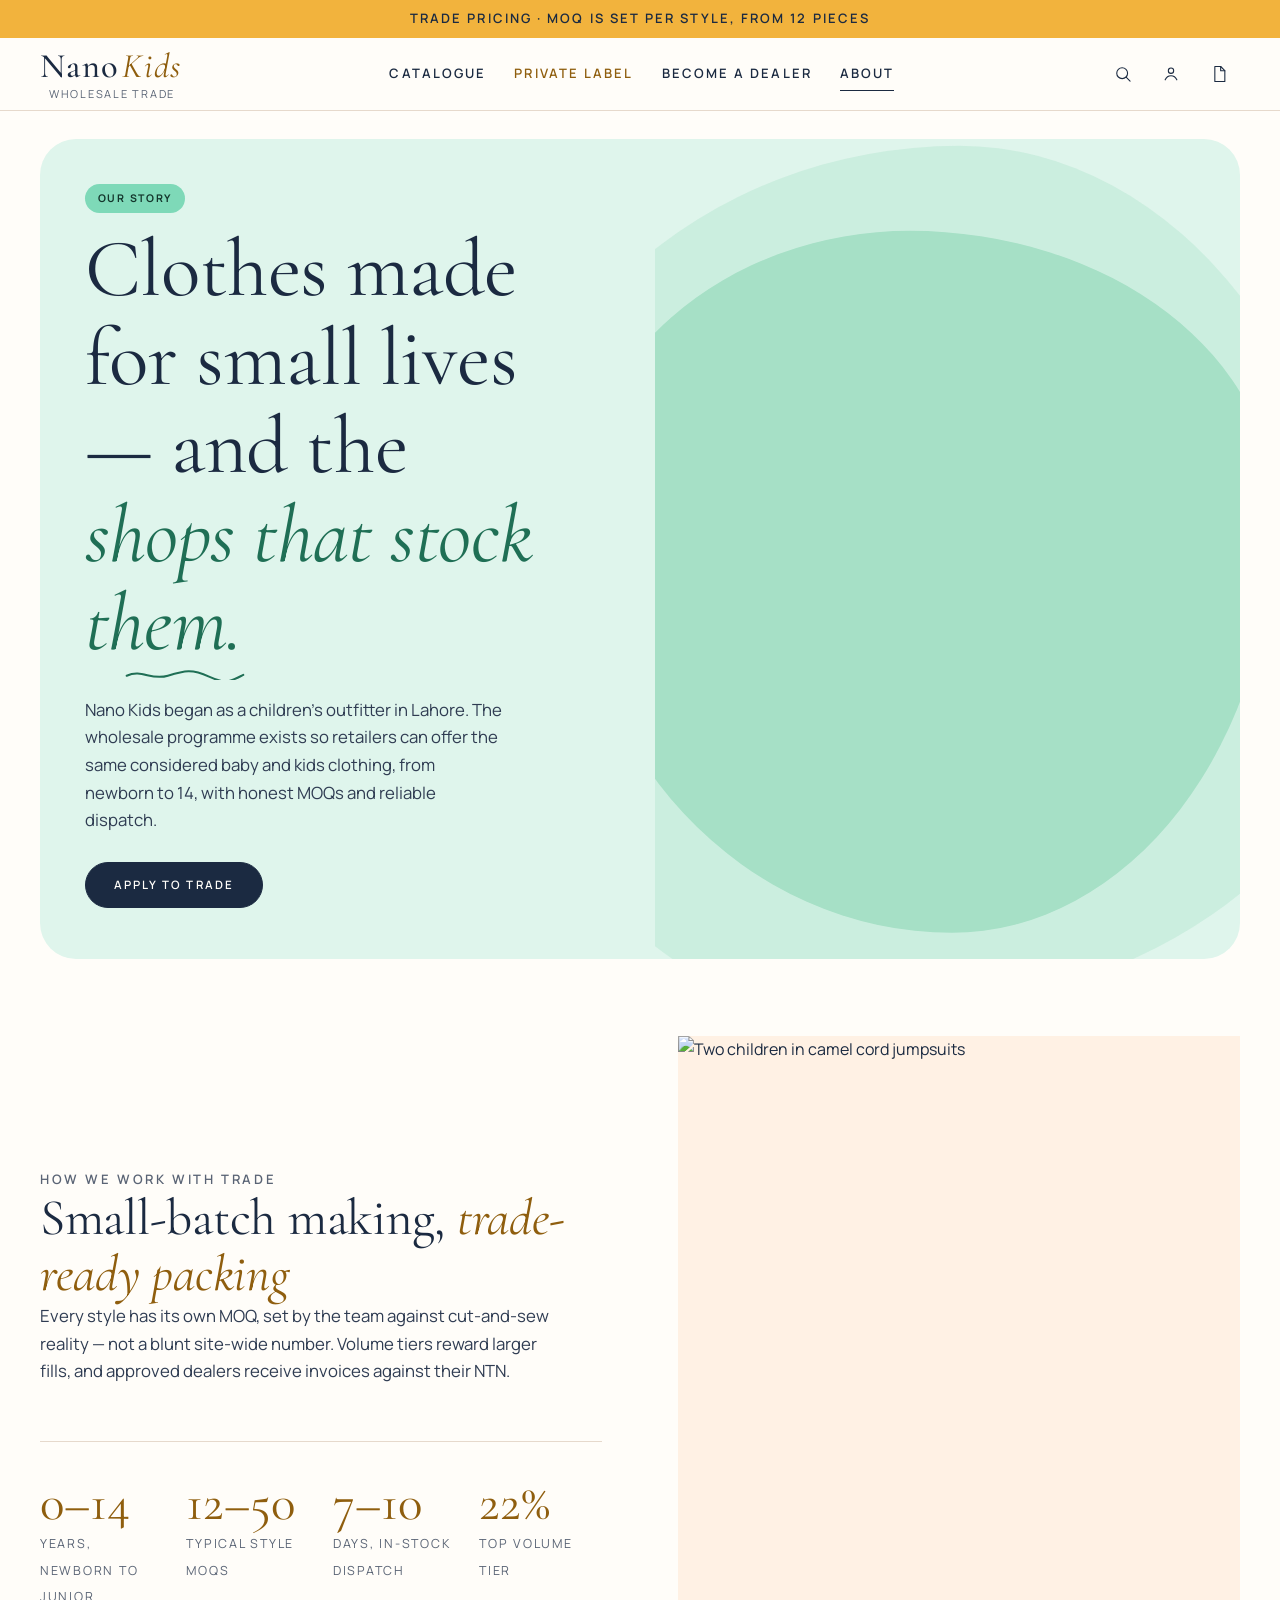
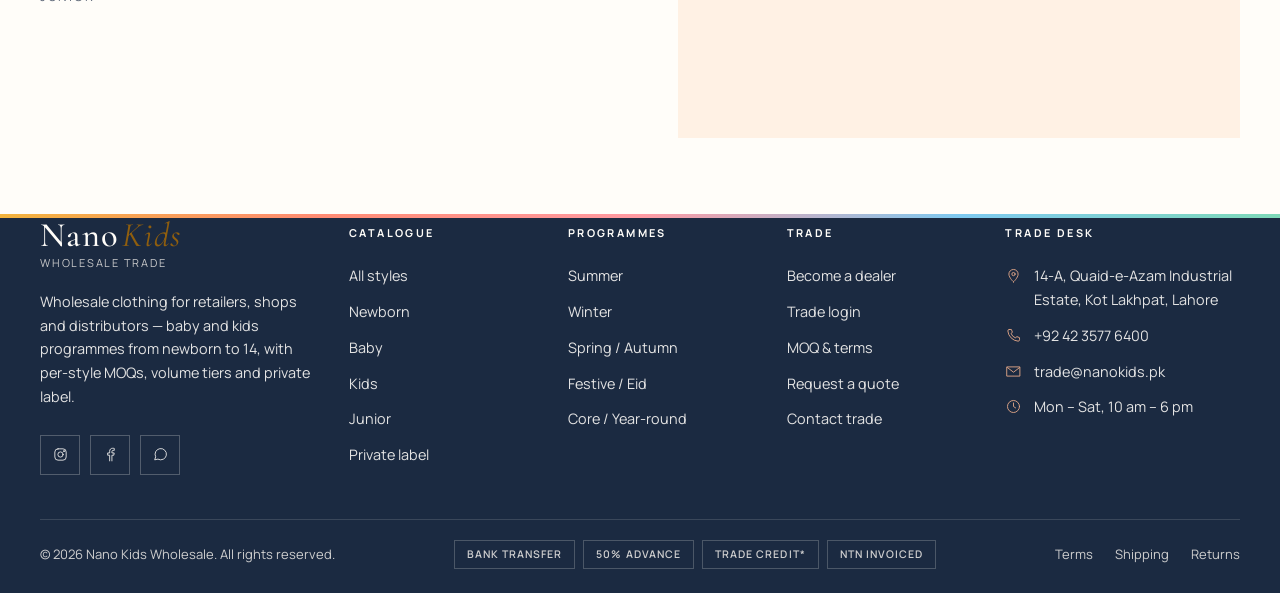
==== commit 0f329fcd: "Remove adult category" ====
--- a/about.html
+++ b/about.html
@@ -4,7 +4,7 @@
 <meta charset="utf-8">
 <meta name="viewport" content="width=device-width, initial-scale=1">
 <title>About — Nano Kids Wholesale</title>
-<meta name="description" content="The Nano Kids wholesale programme: considered clothing for shops, from newborn to adult.">
+<meta name="description" content="The Nano Kids wholesale programme: baby and kids clothing for shops, from newborn to 14.">
 <link rel="preconnect" href="https://fonts.googleapis.com">
 <link rel="preconnect" href="https://fonts.gstatic.com" crossorigin>
 <link href="https://fonts.googleapis.com/css2?family=Cormorant+Garamond:ital,wght@0,400;0,500;0,600;1,400;1,500&family=Manrope:wght@400;500;600;700&display=swap" rel="stylesheet">
@@ -21,7 +21,7 @@
         <div class="promo-banner-copy" data-reveal>
           <span class="hero-pill">Our story</span>
           <h1>Clothes made for small lives — and the <em>shops that stock them.<svg class="squiggle" viewBox="0 0 140 14" fill="none" aria-hidden="true"><path d="M2 9c18-8 28 6 48 0s28-8 48 1 22 7 40-2" stroke="currentColor" stroke-width="2.4" stroke-linecap="round"/></svg></em></h1>
-          <p class="lead">Nano Kids began as a children’s outfitter in Lahore. The wholesale programme exists so retailers can offer the same considered clothing, including an adult line, with honest MOQs and reliable dispatch.</p>
+          <p class="lead">Nano Kids began as a children’s outfitter in Lahore. The wholesale programme exists so retailers can offer the same considered baby and kids clothing, from newborn to 14, with honest MOQs and reliable dispatch.</p>
           <a class="btn btn--pill" href="apply.html">Apply to trade</a>
         </div>
         <div class="about-banner about-banner--studio promo-banner-media" data-reveal="fade">
@@ -37,7 +37,7 @@
         <span class="eyebrow">How we work with trade</span>
         <h2>Small-batch making, <em>trade-ready packing</em></h2>
         <p class="lead">Every style has its own MOQ, set by the team against cut-and-sew reality — not a blunt site-wide number. Volume tiers reward larger fills, and approved dealers receive invoices against their NTN.</p>
-        <div class="stats"><div><b>0–14 + adults</b><span>Ages covered</span></div><div><b>12–50</b><span>Typical style MOQs</span></div><div><b>7–10</b><span>Days, in-stock dispatch</span></div><div><b>22%</b><span>Top volume tier</span></div></div>
+        <div class="stats"><div><b>0–14</b><span>Years, newborn to junior</span></div><div><b>12–50</b><span>Typical style MOQs</span></div><div><b>7–10</b><span>Days, in-stock dispatch</span></div><div><b>22%</b><span>Top volume tier</span></div></div>
       </div>
       <div class="split-img" data-reveal="fade"><img src="https://images.pexels.com/photos/6725093/pexels-photo-6725093.jpeg?auto=compress&amp;cs=tinysrgb&amp;w=1200" alt="Two children in camel cord jumpsuits"></div>
     </div>
